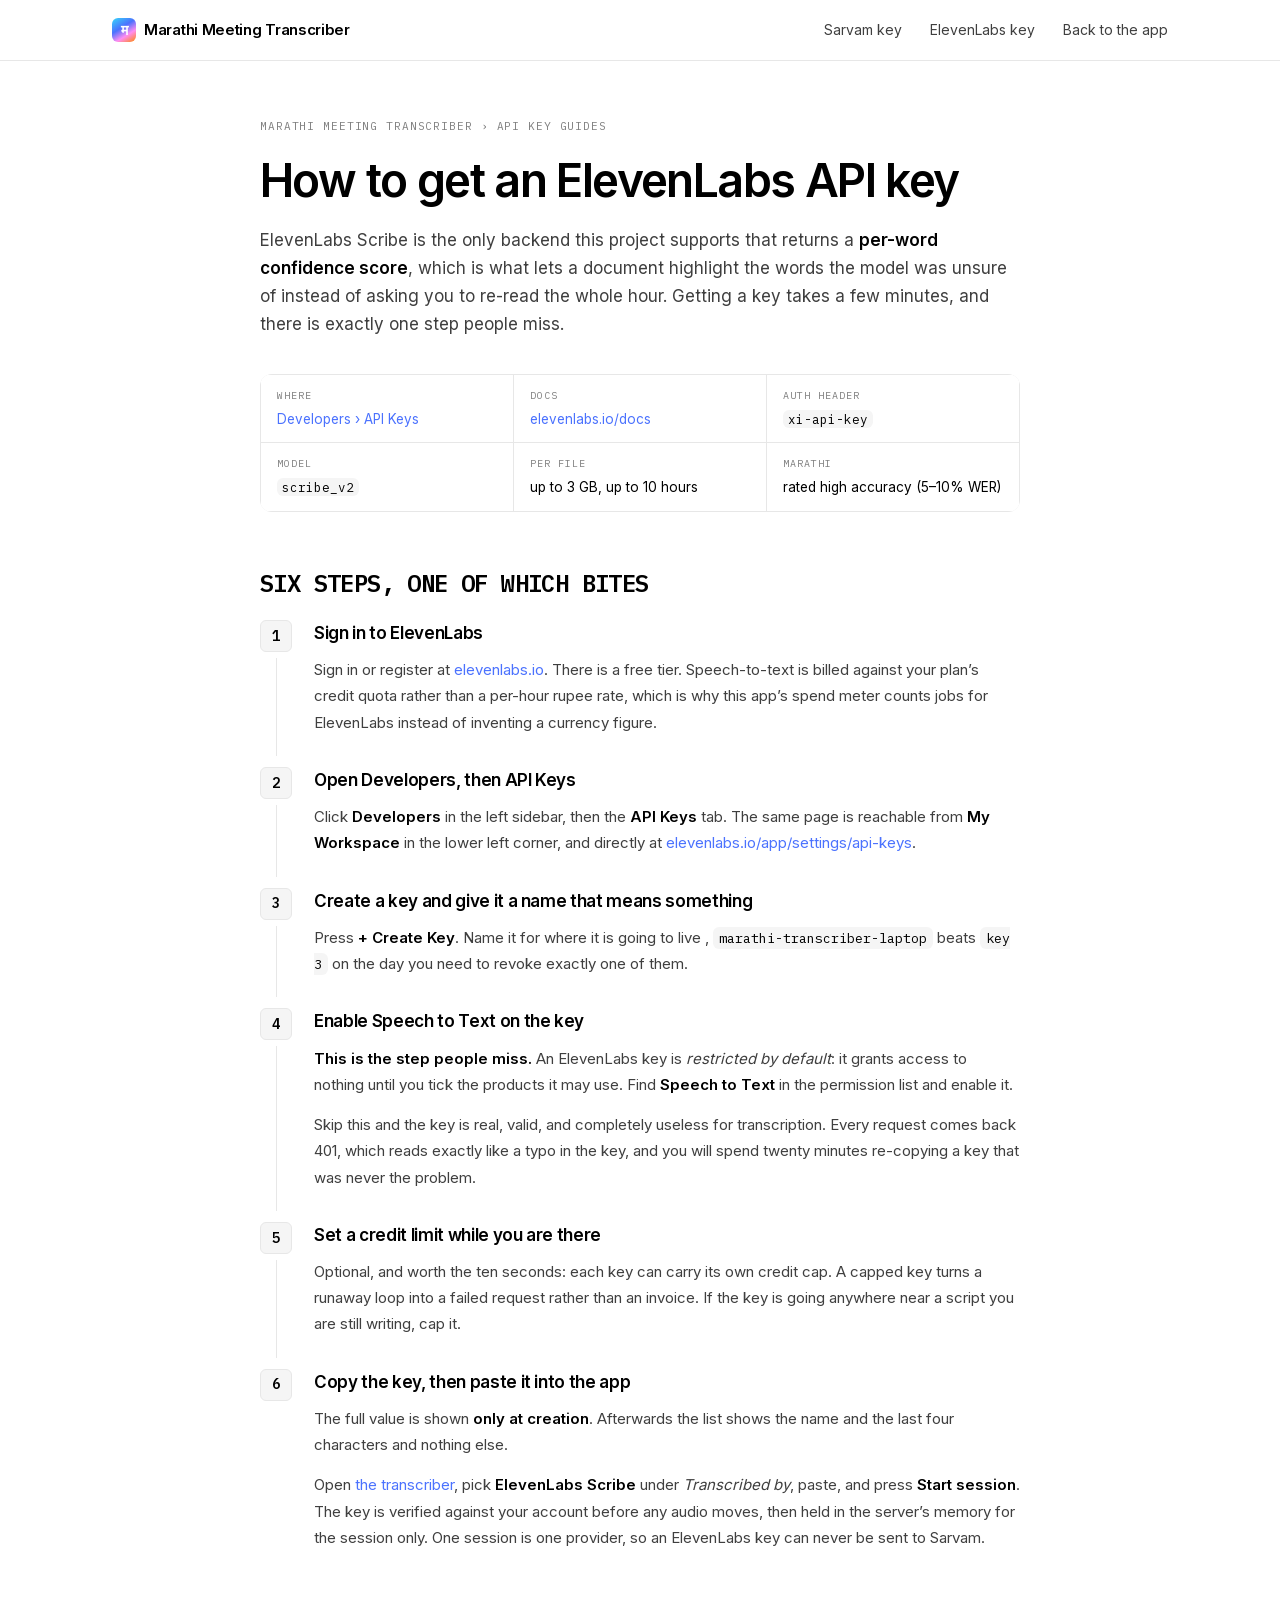
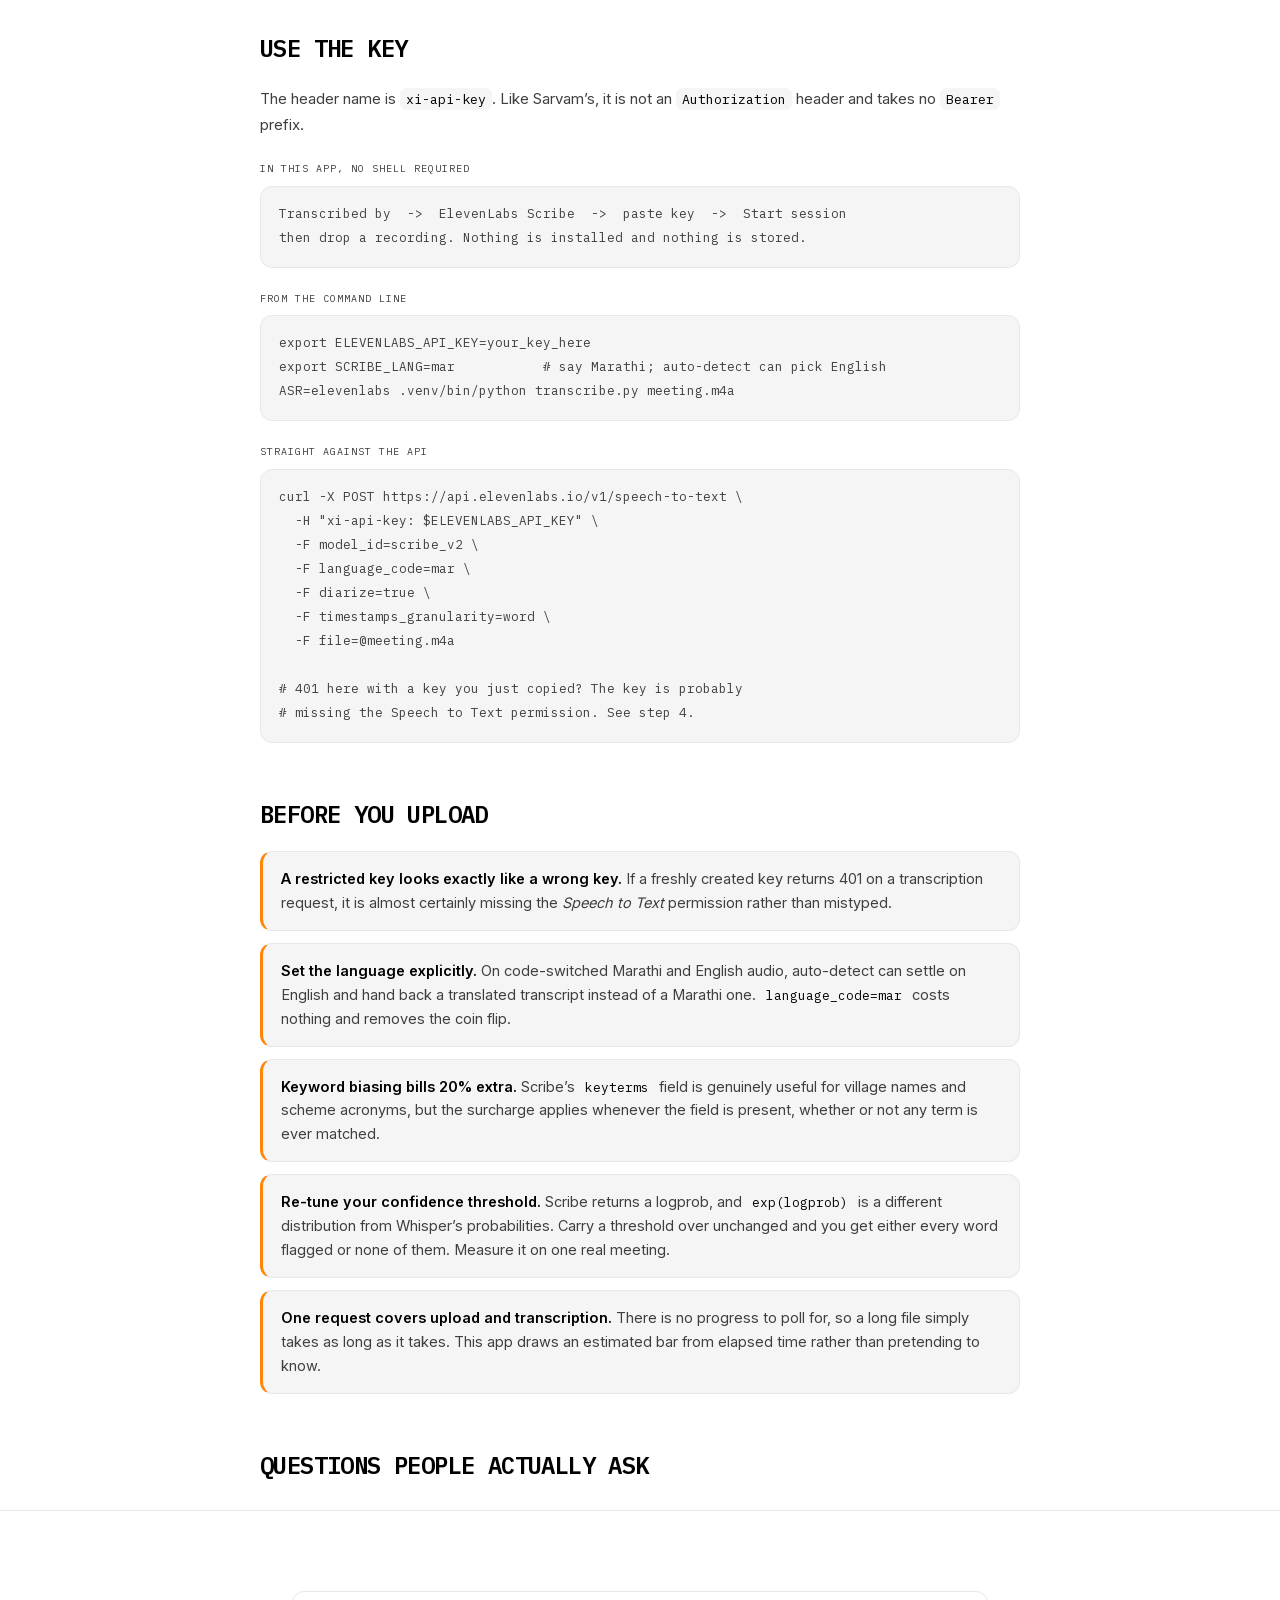
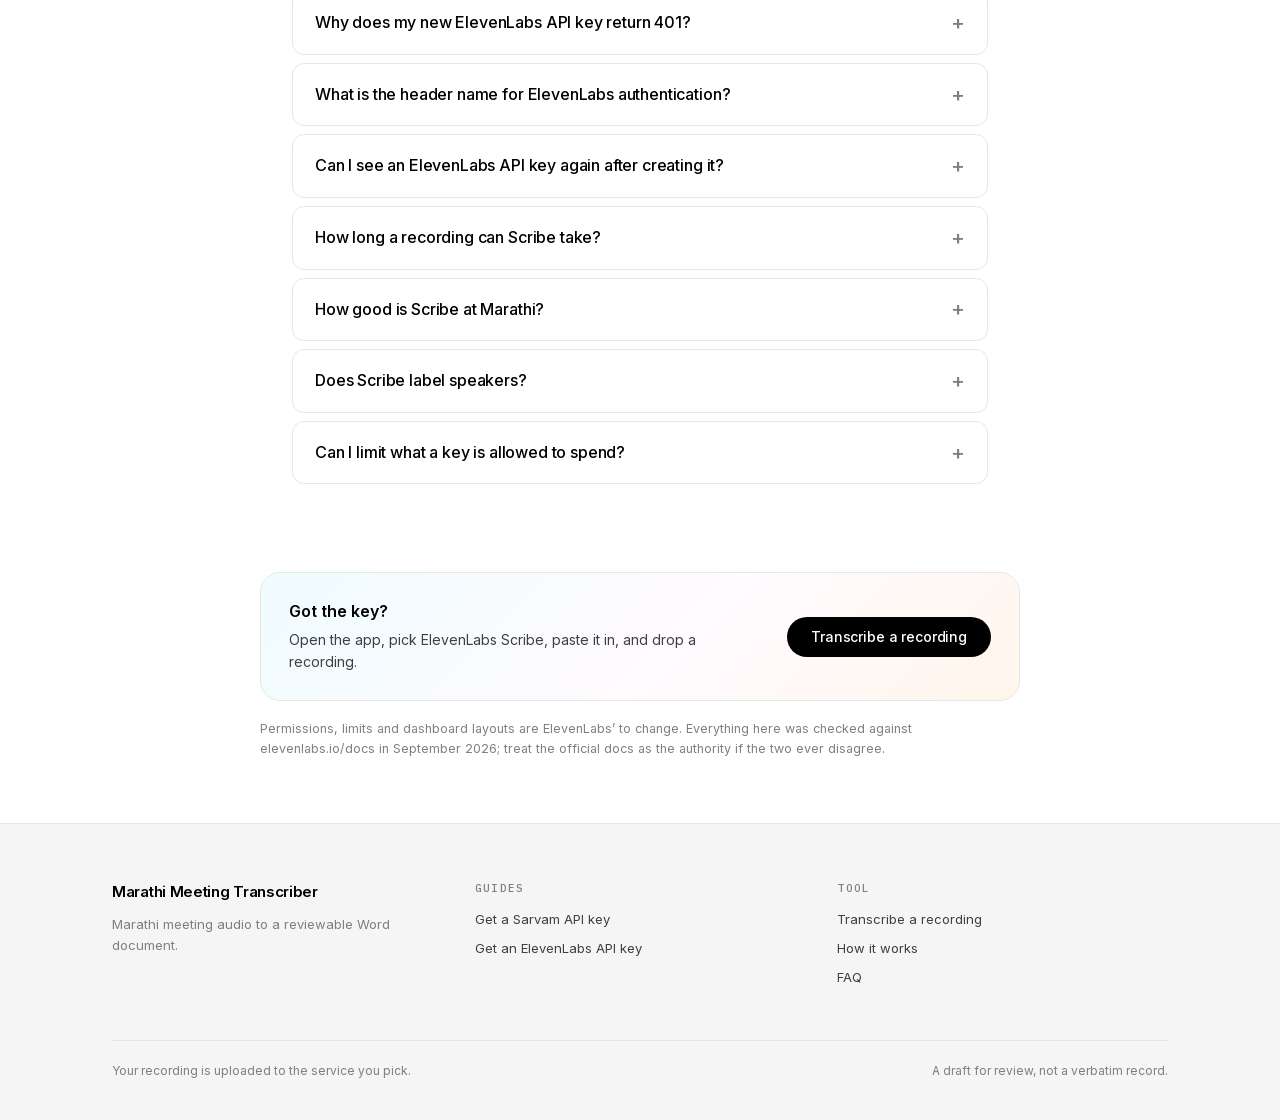
==== static/help-elevenlabs-api-key.html @ ccc35910 "Add API key guides, and take the screenshots full page Getting a key is the one step this app cannot" ====
<!DOCTYPE html>
<html lang="en">
<head>
  <meta charset="utf-8" />
  <meta name="viewport" content="width=device-width, initial-scale=1" />
  <title>How to get an ElevenLabs API key for Scribe speech-to-text (2026 guide)</title>
  <meta name="description" content="Create an ElevenLabs API key, enable the Speech to Text permission it needs, and use it to transcribe Marathi with Scribe v2. Steps, the restricted-key trap, and per-word confidence." />
  <meta name="robots" content="index,follow" />
  <meta property="og:type" content="article" />
  <meta property="og:title" content="How to get an ElevenLabs API key for Scribe speech-to-text (2026 guide)" />
  <meta property="og:description" content="Create an ElevenLabs API key, enable the Speech to Text permission it needs, and use it to transcribe Marathi with Scribe v2. Steps, the restricted-key trap, and per-word confidence." />
  <link rel="stylesheet" href="/static/fonts.css" />
  <link rel="stylesheet" href="/static/style.css" />
  <link rel="stylesheet" href="/static/portal.css" />
  <link rel="icon" href="data:image/svg+xml,<svg xmlns='http://www.w3.org/2000/svg' viewBox='0 0 100 100'><defs><linearGradient id='g' x1='0' y1='0' x2='.7' y2='1'><stop offset='0' stop-color='%2337d7fa'/><stop offset='.4' stop-color='%234b72fe'/><stop offset='.68' stop-color='%23ff8df2'/><stop offset='1' stop-color='%23ff8705'/></linearGradient></defs><rect width='100' height='100' rx='22' fill='url(%23g)'/><text x='50' y='72' text-anchor='middle' font-family='system-ui' font-size='58' font-weight='700' fill='%23fff'>म</text></svg>" />
  <script type="application/ld+json">[{"@context": "https://schema.org", "@type": "HowTo", "name": "How to get an ElevenLabs API key for Scribe speech-to-text (2026 guide)", "description": "Create an ElevenLabs API key, enable the Speech to Text permission it needs, and use it to transcribe Marathi with Scribe v2. Steps, the restricted-key trap, and per-word confidence.", "totalTime": "PT5M", "step": [{"@type": "HowToStep", "position": 1, "name": "Sign in to ElevenLabs", "text": "Sign in or register at elevenlabs.io. A free tier exists; Scribe usage is billed against your plan's credit quota."}, {"@type": "HowToStep", "position": 2, "name": "Open Developers, then API Keys", "text": "Click Developers in the left sidebar and choose the API Keys tab. It can also be reached from My Workspace in the lower left."}, {"@type": "HowToStep", "position": 3, "name": "Create a key and give it a name that means something", "text": "Press Create Key and name it for where it will be used, so that revoking the right one later is obvious."}, {"@type": "HowToStep", "position": 4, "name": "Enable Speech to Text on the key", "text": "This is the step people miss. New keys are restricted by default and grant no product access until you tick it. Enable Speech to Text or every transcription request fails with 401."}, {"@type": "HowToStep", "position": 5, "name": "Set a credit limit while you are there", "text": "Optionally cap how many credits this key may spend. A cap turns a runaway loop into a failed request instead of an invoice."}, {"@type": "HowToStep", "position": 6, "name": "Copy the key, then paste it into the app", "text": "The full key is shown only at creation; afterwards only the last four characters are visible. Copy it, then paste it into the transcriber and press Start session."}]}, {"@context": "https://schema.org", "@type": "FAQPage", "mainEntity": [{"@type": "Question", "name": "Why does my new ElevenLabs API key return 401?", "acceptedAnswer": {"@type": "Answer", "text": "Because new keys are restricted by default and grant no product access until you enable it. Open the key in Developers > API Keys and tick Speech to Text. A key without that permission is valid but rejects every transcription request, which is indistinguishable from a wrong key."}}, {"@type": "Question", "name": "What is the header name for ElevenLabs authentication?", "acceptedAnswer": {"@type": "Answer", "text": "xi-api-key. It is not an Authorization header and there is no Bearer prefix."}}, {"@type": "Question", "name": "Can I see an ElevenLabs API key again after creating it?", "acceptedAnswer": {"@type": "Answer", "text": "No. The full value appears only at creation. Afterwards the dashboard shows the key's name and its last four characters. If you lose it, create a new key and delete the old one."}}, {"@type": "Question", "name": "How long a recording can Scribe take?", "acceptedAnswer": {"@type": "Answer", "text": "Up to 3 GB and up to 10 hours per request in standard mode, which is far beyond any normal meeting. Sarvam, by contrast, caps a single file at 2 hours."}}, {"@type": "Question", "name": "How good is Scribe at Marathi?", "acceptedAnswer": {"@type": "Answer", "text": "ElevenLabs rates Marathi in its high-accuracy band, between 5% and 10% word error rate. For code-switched meeting audio it is a reasonable choice, and it is the only option here that reports per-word confidence, so uncertain words can be highlighted for review."}}, {"@type": "Question", "name": "Does Scribe label speakers?", "acceptedAnswer": {"@type": "Answer", "text": "Yes, up to 32 speakers with diarization enabled, and unlike Sarvam it does not charge a different rate for it."}}, {"@type": "Question", "name": "Can I limit what a key is allowed to spend?", "acceptedAnswer": {"@type": "Answer", "text": "Yes. Each key can carry its own credit cap, set when you create it or later by editing it. It is the cheapest insurance there is against a loop you did not mean to write."}}]}]</script>
</head>
<body>

<header class="nav">
  <div class="wrap">
    <a class="brand" href="/"><span class="mark">म</span> Marathi Meeting Transcriber</a>
    <nav>
      <a href="/help/sarvam-api-key">Sarvam key</a>
      <a href="/help/elevenlabs-api-key">ElevenLabs key</a>
      <a href="/">Back to the app</a>
    </nav>
  </div>
</header>

<div class="wrap">
  <article class="guide">
    <p class="crumb"><a href="/">Marathi Meeting Transcriber</a> &rsaquo; API key guides</p>
    <h1>How to get an ElevenLabs API key</h1>
    <p class="lede">ElevenLabs Scribe is the only backend this project supports that returns a <strong>per-word confidence score</strong>, which is what lets a document highlight the words the model was unsure of instead of asking you to re-read the whole hour. Getting a key takes a few minutes, and there is exactly one step people miss.</p>

    <dl class="facts">
        <div class="fact"><dt>Where</dt><dd><a href="https://elevenlabs.io/app/settings/api-keys" rel="noopener" target="_blank">Developers &rsaquo; API Keys</a></dd></div>
        <div class="fact"><dt>Docs</dt><dd><a href="https://elevenlabs.io/docs/capabilities/speech-to-text" rel="noopener" target="_blank">elevenlabs.io/docs</a></dd></div>
        <div class="fact"><dt>Auth header</dt><dd><code>xi-api-key</code></dd></div>
        <div class="fact"><dt>Model</dt><dd><code>scribe_v2</code></dd></div>
        <div class="fact"><dt>Per file</dt><dd>up to 3 GB, up to 10 hours</dd></div>
        <div class="fact"><dt>Marathi</dt><dd>rated high accuracy (5&ndash;10% WER)</dd></div>
    </dl>

    <h2 id="steps">Six steps, one of which bites</h2>
    <ol class="gsteps">
      <li class="gstep">
        <h3>Sign in to ElevenLabs</h3>
        <p>Sign in or register at <a href="https://elevenlabs.io/app/sign-in" rel="noopener" target="_blank">elevenlabs.io</a>. There is a free tier. Speech-to-text is billed against your plan&rsquo;s credit quota rather than a per-hour rupee rate, which is why this app&rsquo;s spend meter counts jobs for ElevenLabs instead of inventing a currency figure.</p>
      </li>
      <li class="gstep">
        <h3>Open Developers, then API Keys</h3>
        <p>Click <strong>Developers</strong> in the left sidebar, then the <strong>API Keys</strong> tab. The same page is reachable from <strong>My Workspace</strong> in the lower left corner, and directly at <a href="https://elevenlabs.io/app/settings/api-keys" rel="noopener" target="_blank">elevenlabs.io/app/settings/api-keys</a>.</p>
      </li>
      <li class="gstep">
        <h3>Create a key and give it a name that means something</h3>
        <p>Press <strong>+ Create Key</strong>. Name it for where it is going to live , <code>marathi-transcriber-laptop</code> beats <code>key 3</code> on the day you need to revoke exactly one of them.</p>
      </li>
      <li class="gstep">
        <h3>Enable Speech to Text on the key</h3>
        <p><strong>This is the step people miss.</strong> An ElevenLabs key is <em>restricted by default</em>: it grants access to nothing until you tick the products it may use. Find <strong>Speech to Text</strong> in the permission list and enable it.</p><p>Skip this and the key is real, valid, and completely useless for transcription. Every request comes back 401, which reads exactly like a typo in the key, and you will spend twenty minutes re-copying a key that was never the problem.</p>
      </li>
      <li class="gstep">
        <h3>Set a credit limit while you are there</h3>
        <p>Optional, and worth the ten seconds: each key can carry its own credit cap. A capped key turns a runaway loop into a failed request rather than an invoice. If the key is going anywhere near a script you are still writing, cap it.</p>
      </li>
      <li class="gstep">
        <h3>Copy the key, then paste it into the app</h3>
        <p>The full value is shown <strong>only at creation</strong>. Afterwards the list shows the name and the last four characters and nothing else.</p><p>Open <a href="/">the transcriber</a>, pick <strong>ElevenLabs Scribe</strong> under <em>Transcribed by</em>, paste, and press <strong>Start session</strong>. The key is verified against your account before any audio moves, then held in the server&rsquo;s memory for the session only. One session is one provider, so an ElevenLabs key can never be sent to Sarvam.</p>
      </li>
    </ol>

    <h2 id="use-it">Use the key</h2>
    <p>The header name is <code>xi-api-key</code>. Like Sarvam&rsquo;s, it is not an <code>Authorization</code> header and takes no <code>Bearer</code> prefix.</p>
    <p class="snippet-label">In this app, no shell required</p>
    <pre class="snippet"><code>Transcribed by  -&gt;  ElevenLabs Scribe  -&gt;  paste key  -&gt;  Start session
then drop a recording. Nothing is installed and nothing is stored.</code></pre>
    <p class="snippet-label">From the command line</p>
    <pre class="snippet"><code>export ELEVENLABS_API_KEY=your_key_here
export SCRIBE_LANG=mar           # say Marathi; auto-detect can pick English
ASR=elevenlabs .venv/bin/python transcribe.py meeting.m4a</code></pre>
    <p class="snippet-label">Straight against the API</p>
    <pre class="snippet"><code>curl -X POST https://api.elevenlabs.io/v1/speech-to-text \
  -H &quot;xi-api-key: $ELEVENLABS_API_KEY&quot; \
  -F model_id=scribe_v2 \
  -F language_code=mar \
  -F diarize=true \
  -F timestamps_granularity=word \
  -F file=@meeting.m4a

# 401 here with a key you just copied? The key is probably
# missing the Speech to Text permission. See step 4.</code></pre>

    <h2 id="watch-out">Before you upload</h2>
    <ul class="watch">
      <li><strong>A restricted key looks exactly like a wrong key.</strong> If a freshly created key returns 401 on a transcription request, it is almost certainly missing the <em>Speech to Text</em> permission rather than mistyped.</li>
      <li><strong>Set the language explicitly.</strong> On code-switched Marathi and English audio, auto-detect can settle on English and hand back a translated transcript instead of a Marathi one. <code>language_code=mar</code> costs nothing and removes the coin flip.</li>
      <li><strong>Keyword biasing bills 20% extra.</strong> Scribe&rsquo;s <code>keyterms</code> field is genuinely useful for village names and scheme acronyms, but the surcharge applies whenever the field is present, whether or not any term is ever matched.</li>
      <li><strong>Re-tune your confidence threshold.</strong> Scribe returns a logprob, and <code>exp(logprob)</code> is a different distribution from Whisper&rsquo;s probabilities. Carry a threshold over unchanged and you get either every word flagged or none of them. Measure it on one real meeting.</li>
      <li><strong>One request covers upload and transcription.</strong> There is no progress to poll for, so a long file simply takes as long as it takes. This app draws an estimated bar from elapsed time rather than pretending to know.</li>
    </ul>

    <h2 id="faq">Questions people actually ask</h2>
  </article>
</div>

<section class="band faq guide-faq">
  <div class="wrap">
    <details>
      <summary>Why does my new ElevenLabs API key return 401?</summary>
      <p>Because new keys are restricted by default and grant no product access until you enable it. Open the key in Developers > API Keys and tick Speech to Text. A key without that permission is valid but rejects every transcription request, which is indistinguishable from a wrong key.</p>
    </details>
    <details>
      <summary>What is the header name for ElevenLabs authentication?</summary>
      <p>xi-api-key. It is not an Authorization header and there is no Bearer prefix.</p>
    </details>
    <details>
      <summary>Can I see an ElevenLabs API key again after creating it?</summary>
      <p>No. The full value appears only at creation. Afterwards the dashboard shows the key's name and its last four characters. If you lose it, create a new key and delete the old one.</p>
    </details>
    <details>
      <summary>How long a recording can Scribe take?</summary>
      <p>Up to 3 GB and up to 10 hours per request in standard mode, which is far beyond any normal meeting. Sarvam, by contrast, caps a single file at 2 hours.</p>
    </details>
    <details>
      <summary>How good is Scribe at Marathi?</summary>
      <p>ElevenLabs rates Marathi in its high-accuracy band, between 5% and 10% word error rate. For code-switched meeting audio it is a reasonable choice, and it is the only option here that reports per-word confidence, so uncertain words can be highlighted for review.</p>
    </details>
    <details>
      <summary>Does Scribe label speakers?</summary>
      <p>Yes, up to 32 speakers with diarization enabled, and unlike Sarvam it does not charge a different rate for it.</p>
    </details>
    <details>
      <summary>Can I limit what a key is allowed to spend?</summary>
      <p>Yes. Each key can carry its own credit cap, set when you create it or later by editing it. It is the cheapest insurance there is against a loop you did not mean to write.</p>
    </details>
  </div>
</section>

<div class="wrap">
  <div class="guide-cta">
    <div>
      <strong>Got the key?</strong>
      <p>Open the app, pick ElevenLabs Scribe, paste it in, and drop a recording.</p>
    </div>
    <a class="button" href="/">Transcribe a recording</a>
  </div>
  <p class="guide-note">Permissions, limits and dashboard layouts are ElevenLabs&rsquo; to change. Everything here was checked against elevenlabs.io/docs in September 2026; treat the official docs as the authority if the two ever disagree.</p>
</div>

<footer>
  <div class="wrap">
    <div class="foot-cols">
      <div>
        <strong>Marathi Meeting Transcriber</strong>
        <p>Marathi meeting audio to a reviewable Word document.</p>
      </div>
      <div>
        <span class="label">Guides</span>
        <a href="/help/sarvam-api-key">Get a Sarvam API key</a>
        <a href="/help/elevenlabs-api-key">Get an ElevenLabs API key</a>
      </div>
      <div>
        <span class="label">Tool</span>
        <a href="/">Transcribe a recording</a>
        <a href="/#how">How it works</a>
        <a href="/#faq">FAQ</a>
      </div>
    </div>
    <div class="foot-base">
      <span>Your recording is uploaded to the service you pick.</span>
      <span>A draft for review, not a verbatim record.</span>
    </div>
  </div>
</footer>

</body>
</html>
---- static/fonts.css ----
/* Self-hosted so the pages make no third-party request and render the same offline.
   Inter is a variable font, so one file covers 400-600; IBM Plex Mono ships a file per weight. */
@font-face {
  font-family: 'IBM Plex Mono';
  font-style: normal;
  font-weight: 400;
  font-display: swap;
  src: url(/static/fonts/IBMPlexMono-400-latin-ext.woff2) format('woff2');
  unicode-range: U+0100-02BA, U+02BD-02C5, U+02C7-02CC, U+02CE-02D7, U+02DD-02FF, U+0304, U+0308, U+0329, U+1D00-1DBF, U+1E00-1E9F, U+1EF2-1EFF, U+2020, U+20A0-20AB, U+20AD-20C0, U+2113, U+2C60-2C7F, U+A720-A7FF;
}
@font-face {
  font-family: 'IBM Plex Mono';
  font-style: normal;
  font-weight: 400;
  font-display: swap;
  src: url(/static/fonts/IBMPlexMono-400-latin.woff2) format('woff2');
  unicode-range: U+0000-00FF, U+0131, U+0152-0153, U+02BB-02BC, U+02C6, U+02DA, U+02DC, U+0304, U+0308, U+0329, U+2000-206F, U+20AC, U+2122, U+2191, U+2193, U+2212, U+2215, U+FEFF, U+FFFD;
}
@font-face {
  font-family: 'IBM Plex Mono';
  font-style: normal;
  font-weight: 500;
  font-display: swap;
  src: url(/static/fonts/IBMPlexMono-500-latin-ext.woff2) format('woff2');
  unicode-range: U+0100-02BA, U+02BD-02C5, U+02C7-02CC, U+02CE-02D7, U+02DD-02FF, U+0304, U+0308, U+0329, U+1D00-1DBF, U+1E00-1E9F, U+1EF2-1EFF, U+2020, U+20A0-20AB, U+20AD-20C0, U+2113, U+2C60-2C7F, U+A720-A7FF;
}
@font-face {
  font-family: 'IBM Plex Mono';
  font-style: normal;
  font-weight: 500;
  font-display: swap;
  src: url(/static/fonts/IBMPlexMono-500-latin.woff2) format('woff2');
  unicode-range: U+0000-00FF, U+0131, U+0152-0153, U+02BB-02BC, U+02C6, U+02DA, U+02DC, U+0304, U+0308, U+0329, U+2000-206F, U+20AC, U+2122, U+2191, U+2193, U+2212, U+2215, U+FEFF, U+FFFD;
}
@font-face {
  font-family: 'IBM Plex Mono';
  font-style: normal;
  font-weight: 600;
  font-display: swap;
  src: url(/static/fonts/IBMPlexMono-600-latin-ext.woff2) format('woff2');
  unicode-range: U+0100-02BA, U+02BD-02C5, U+02C7-02CC, U+02CE-02D7, U+02DD-02FF, U+0304, U+0308, U+0329, U+1D00-1DBF, U+1E00-1E9F, U+1EF2-1EFF, U+2020, U+20A0-20AB, U+20AD-20C0, U+2113, U+2C60-2C7F, U+A720-A7FF;
}
@font-face {
  font-family: 'IBM Plex Mono';
  font-style: normal;
  font-weight: 600;
  font-display: swap;
  src: url(/static/fonts/IBMPlexMono-600-latin.woff2) format('woff2');
  unicode-range: U+0000-00FF, U+0131, U+0152-0153, U+02BB-02BC, U+02C6, U+02DA, U+02DC, U+0304, U+0308, U+0329, U+2000-206F, U+20AC, U+2122, U+2191, U+2193, U+2212, U+2215, U+FEFF, U+FFFD;
}
@font-face {
  font-family: 'Inter';
  font-style: normal;
  font-weight: 400 600;
  font-display: swap;
  src: url(/static/fonts/Inter-latin-ext.woff2) format('woff2');
  unicode-range: U+0100-02BA, U+02BD-02C5, U+02C7-02CC, U+02CE-02D7, U+02DD-02FF, U+0304, U+0308, U+0329, U+1D00-1DBF, U+1E00-1E9F, U+1EF2-1EFF, U+2020, U+20A0-20AB, U+20AD-20C0, U+2113, U+2C60-2C7F, U+A720-A7FF;
}
@font-face {
  font-family: 'Inter';
  font-style: normal;
  font-weight: 400 600;
  font-display: swap;
  src: url(/static/fonts/Inter-latin.woff2) format('woff2');
  unicode-range: U+0000-00FF, U+0131, U+0152-0153, U+02BB-02BC, U+02C6, U+02DA, U+02DC, U+0304, U+0308, U+0329, U+2000-206F, U+20AC, U+2122, U+2191, U+2193, U+2212, U+2215, U+FEFF, U+FFFD;
}
---- static/style.css ----
/* Palette and type lifted from llamaindex.ai: black on white, one faint grey surface, and the
   four-stop spectrum (cyan → blue → pink → orange) used sparingly as the only real colour.
   Mono eyebrows, 12px card radii, pill buttons. Dark theme is a token swap. */
:root {
  color-scheme: light dark;
  --bg:#fff; --bg-alt:#f5f5f5;
  --ink:#000; --ink-2:#3f3f3f; --ink-3:#7f7f7f; --ink-4:#b8b8b8;
  --line:#e7e7e7; --line-strong:#dcdcdc;
  --accent:#4b72fe; --accent-hover:#3e18f9;
  --cyan:#37d7fa; --pink:#ff8df2; --orange:#ff8705;
  --spectrum:linear-gradient(148deg, #37d7fa 0%, #4b72fe 40%, #ff8df2 68%, #ff8705 100%);
  --wash:linear-gradient(135deg, #37d7fa14, #ff8df20a 55%, #ff870514);
  --spectrum-warn:linear-gradient(148deg, #ff2d55 0%, #ff5e3a 48%, #ff8705 100%);
  --yes-bg:#e4f9fe; --yes-ink:#0b7f9c;
  --no-bg:#fff2e2; --no-ink:#a35200;
  --btn:#000; --btn-ink:#fff;
  --font:"Inter", -apple-system, BlinkMacSystemFont, system-ui, "Helvetica Neue", Arial, sans-serif;
  --font-mono:"IBM Plex Mono", ui-monospace, SFMono-Regular, Menlo, Consolas, monospace;
  --r-sm:6px; --r-md:12px; --r-lg:20px; --r-pill:999px;
  --gutter:32px; --page:1120px;
}
@media (prefers-color-scheme: dark) {
  :root {
    --bg:#0d0d0d; --bg-alt:#171717;
    --ink:#fff; --ink-2:#c4c4c4; --ink-3:#8c8c8c; --ink-4:#5f5f5f;
    --line:#262626; --line-strong:#333;
    --accent:#83a3ff; --accent-hover:#afc3ff;
    --wash:linear-gradient(135deg, #37d7fa1a, #ff8df20d 55%, #ff87051a);
    --yes-bg:#06232c; --yes-ink:#61e2ff;
    --no-bg:#2a1a06; --no-ink:#fba647;
    --btn:#fff; --btn-ink:#000;
  }
}
*, *::before, *::after { box-sizing:border-box; }
html { -webkit-text-size-adjust:100%; scroll-behavior:smooth; }
body { margin:0; background:var(--bg); color:var(--ink); font:15px/1.6 var(--font);
  -webkit-font-smoothing:antialiased; -moz-osx-font-smoothing:grayscale; }
a { color:var(--accent); text-decoration:none; }
a:hover { color:var(--accent-hover); }
:focus-visible { outline:2px solid var(--accent); outline-offset:3px; border-radius:var(--r-sm); }
::-webkit-scrollbar { width:6px; height:6px; }
::-webkit-scrollbar-thumb { background:var(--line-strong); border-radius:3px; }
.wrap { max-width:var(--page); margin:0 auto; padding:0 var(--gutter); }

/* The eyebrow: mono, uppercase, wide-tracked. Used for every section label on the site. */
.label, .band > .wrap > h2, .split h2, .result h2, article h2, section > h2 {
  font-family:var(--font-mono); font-size:11px; font-weight:500; letter-spacing:.12em;
  text-transform:uppercase; color:var(--ink-3); }

/* Nav */
.nav { position:sticky; top:0; z-index:100; background:color-mix(in srgb, var(--bg) 85%, transparent);
  border-bottom:1px solid var(--line);
  -webkit-backdrop-filter:blur(20px) saturate(180%); backdrop-filter:blur(20px) saturate(180%); }
.nav .wrap { display:flex; align-items:center; gap:40px; height:60px; }
.brand { display:flex; align-items:center; gap:8px; font-size:15px; font-weight:600;
  color:var(--ink); letter-spacing:-.02em; }
.brand .mark { display:grid; place-items:center; width:24px; height:24px; border-radius:var(--r-sm);
  background:var(--spectrum); color:#fff; font-family:var(--font-mono); font-size:10px;
  font-weight:600; letter-spacing:0; }
.nav nav { display:flex; gap:28px; margin-left:auto; }
.nav nav a { font-size:14px; color:var(--ink-2); }
.nav nav a:hover { color:var(--ink); }

/* Hero - the spectrum appears twice on the page: here and on the code. */
.hero-grid { position:relative; display:grid; grid-template-columns:1fr 1fr; gap:72px;
  align-items:start; padding:88px 0 96px; }
.hero-grid::before { content:""; position:absolute; inset:-40px -40px auto; height:420px; z-index:-1;
  background:var(--wash); border-radius:var(--r-lg); }
.hero h1 { font-size:clamp(40px, 5vw, 64px); font-weight:600; letter-spacing:-.04em;
  line-height:1.04; color:var(--ink); margin:0 0 22px; }
.hero h1 span { background:var(--spectrum); -webkit-background-clip:text; background-clip:text;
  color:transparent; }
/* Scoped to the headline column: as `.hero p` this also matched the suggestion panel's header,
   which sits inside the hero, and beat `.suggest-head` on specificity - squashing it to 420px. */
.hero > div > p { font-size:17px; line-height:1.6; color:var(--ink-2); max-width:420px; margin:0 0 32px; }
.stats { display:flex; gap:32px; flex-wrap:wrap; }
.stats .n { display:block; font-family:var(--font-mono); font-size:22px; font-weight:600;
  color:var(--ink); letter-spacing:-.03em; }
.stats .l { font-size:12px; color:var(--ink-3); margin-top:4px; display:block; }

/* Lookup */
.lookup { position:relative; max-width:680px; background:var(--bg); border:1px solid var(--line);
  border-radius:var(--r-lg); padding:24px; box-shadow:0 1px 2px rgba(0,0,0,.03), 0 16px 40px -24px rgba(0,0,0,.16); }
.lookup label { display:block; margin-bottom:10px; }
.lookup textarea { width:100%; min-height:132px; resize:vertical; font:15px/1.6 var(--font);
  color:var(--ink); background:var(--bg-alt); border:1px solid transparent;
  border-radius:var(--r-md); padding:14px 16px; caret-color:var(--accent);
  transition:border-color .15s, background .15s; }
.lookup textarea::placeholder { color:var(--ink-4); }
.lookup textarea:focus { outline:none; background:var(--bg); border-color:var(--accent); }
.actions { display:flex; align-items:center; gap:12px; margin-top:16px; flex-wrap:wrap; }
button, .button { font:500 14px/1 var(--font); letter-spacing:-.01em; padding:13px 24px;
  border-radius:var(--r-pill); border:0; background:var(--btn); color:var(--btn-ink);
  cursor:pointer; display:inline-block; transition:opacity .15s; }
button:hover, .button:hover { opacity:.82; color:var(--btn-ink); }
.button.secondary { background:transparent; color:var(--ink); border:1px solid var(--line-strong); }
.hint { font-size:13px; color:var(--ink-3); }
.examples { margin-top:20px; padding-top:20px; border-top:1px solid var(--line);
  display:flex; flex-wrap:wrap; gap:6px; align-items:center; }
.examples > span { font-family:var(--font-mono); font-size:11px; letter-spacing:.1em;
  text-transform:uppercase; color:var(--ink-3); margin-right:6px; }
.chip { font:400 13px/1.4 var(--font); padding:6px 14px; border-radius:var(--r-pill);
  border:1px solid var(--line-strong); background:var(--bg); color:var(--ink-2);
  transition:border-color .15s, color .15s; }
.chip:hover { border-color:var(--ink); color:var(--ink); }

/* Suggestions - in flow, so it can never cover what is being typed. */
.suggest { position:absolute; top:100%; left:0; right:0; z-index:50; margin-top:8px;
  border:1px solid var(--line-strong); border-radius:var(--r-md); background:var(--bg);
  overflow:hidden; box-shadow:0 8px 32px rgba(0,0,0,.12); }
.suggest-head { display:flex; width:100%; justify-content:space-between; align-items:center; gap:12px;
  padding:9px 14px; border-bottom:1px solid var(--line); margin:0; background:var(--bg-alt); }
.suggest-head span:last-child { font-family:var(--font); font-size:11px; color:var(--ink-3);
  text-transform:none; letter-spacing:0; }
.suggest ul { list-style:none; margin:0; padding:0; }
.suggest li { display:flex; align-items:baseline; gap:12px; padding:10px 14px;
  border-bottom:1px solid var(--line); font-size:13px; }
.suggest li:last-child { border-bottom:0; }
.suggest li:hover { background:var(--bg-alt); }
.suggest .hs { font-family:var(--font-mono); font-size:12px; font-weight:600; color:var(--accent); flex-shrink:0; }
.suggest li a { min-width:0; color:var(--ink-2); overflow:hidden; text-overflow:ellipsis; white-space:nowrap; }
.suggest li a:hover { color:var(--ink); }
.suggest .rn { margin-left:auto; flex-shrink:0; font-family:var(--font-mono); font-size:11px; color:var(--ink-4); }
.suggest-foot { display:none; }

/* Result - the code carries the spectrum; a withheld answer gets the same stage in grey. */
.result { padding:56px 0 0; border-top:1px solid var(--line); margin-bottom:96px;
  scroll-margin-top:76px; }   /* the sticky nav is 60px, so a scrolled-to result clears it */
.verdict { display:inline-flex; align-items:center; gap:7px; padding:6px 14px;
  border-radius:var(--r-pill); font-family:var(--font-mono); font-size:11px; font-weight:500;
  letter-spacing:.1em; text-transform:uppercase; margin:0; }
.verdict::before { content:""; width:6px; height:6px; border-radius:50%; background:currentColor; flex-shrink:0; }
.verdict.answered { background:var(--yes-bg); color:var(--yes-ink); }
.verdict.escalated { background:var(--no-bg); color:var(--no-ink); }
.code, .nocode { font-family:var(--font-mono); font-weight:600; letter-spacing:-.05em;
  line-height:1; margin:24px 0 12px; display:block; color:transparent; }
/* `background` is a shorthand and resets background-clip, so the clip must follow it in the same
   rule. Split across two rules it silently paints the whole box instead of the glyphs. */
.code { font-size:clamp(64px, 12vw, 148px); background:var(--spectrum);
  -webkit-background-clip:text; background-clip:text; }
/* Two words rather than six digits, so it is sized to fit the line it has to share. */
.nocode { font-size:clamp(38px, 7.5vw, 96px); background:var(--spectrum-warn);
  -webkit-background-clip:text; background-clip:text; white-space:nowrap; }
.note { font-size:17px; font-weight:500; color:var(--ink); letter-spacing:-.01em; margin:0; max-width:680px; }
.confidence { font-family:var(--font-mono); font-size:26px; font-weight:600; color:var(--ink);
  letter-spacing:-.03em; margin:20px 0 0; }
.confidence span { display:block; font:500 12px/1.5 var(--font); color:var(--ink-3); letter-spacing:0; }
.reasoning { max-width:680px; font-size:15px; line-height:1.75; color:var(--ink-2); margin:32px 0 0; }
.withheld-box { max-width:680px; margin:24px 0 0; padding:24px 28px; border:1px solid var(--line);
  border-left:3px solid var(--orange); border-radius:var(--r-md); background:var(--bg-alt);
  font-size:15px; line-height:1.75; color:var(--ink-2); }
.withheld-box p { margin:0 0 14px; }
.withheld-box p:last-child { margin:0; }
.result h2 { margin:64px 0 16px; }
table.rulings { width:100%; border-collapse:collapse; }
table.rulings th { text-align:left; padding:10px 12px; border-bottom:1px solid var(--line-strong);
  font-family:var(--font-mono); font-size:11px; font-weight:500; letter-spacing:.12em;
  text-transform:uppercase; color:var(--ink-3); }
table.rulings td { padding:12px; font-size:13px; color:var(--ink-2); border-bottom:1px solid var(--line); }
table.rulings tr.cited { background:var(--bg-alt); }
table.rulings .rn a { font-family:var(--font-mono); font-size:12px; white-space:nowrap; }
table.rulings .hs { font-family:var(--font-mono); font-size:13px; font-weight:600; color:var(--ink); }
table.rulings .date { font-family:var(--font-mono); font-size:12px; color:var(--ink-4); white-space:nowrap; }
table.rulings .tag { white-space:nowrap; font-family:var(--font-mono); font-size:11px;
  letter-spacing:.08em; text-transform:uppercase; color:var(--ink-4); }
table.rulings tr.cited .tag { color:var(--yes-ink); }

/* The disclaimer sits with the code, not in the footer. */
.disclaimer { max-width:680px; margin:20px 0 0; padding:14px 16px; font-size:13px; line-height:1.6;
  color:var(--ink-2); background:var(--bg-alt); border:1px solid var(--line);
  border-left:3px solid var(--orange); border-radius:var(--r-md); }
.disclaimer span { display:block; margin-bottom:4px; font-family:var(--font-mono); font-size:10px;
  font-weight:500; letter-spacing:.12em; text-transform:uppercase; color:var(--orange); }
.disclaimer strong { color:var(--ink); font-weight:600; }

/* Sections */
section.band { padding:80px 0; border-top:1px solid var(--line); }
.band > .wrap > h2 { margin:0 0 36px; }
.steps { display:grid; grid-template-columns:repeat(3,1fr); gap:20px; }
.step { padding:28px; border:1px solid var(--line); border-radius:var(--r-md); background:var(--bg); }
.step .num { display:grid; place-items:center; width:30px; height:30px; border-radius:var(--r-sm);
  font-family:var(--font-mono); font-size:12px; font-weight:600; color:#000; margin-bottom:18px; }
.steps .step:nth-child(1) .num { background:var(--cyan); }
.steps .step:nth-child(2) .num { background:var(--accent); color:#fff; }
.steps .step:nth-child(3) .num { background:var(--pink); }
.step h3 { font-size:17px; font-weight:600; color:var(--ink); letter-spacing:-.02em; margin:0 0 10px; }
.step p { font-size:14px; line-height:1.7; color:var(--ink-2); margin:0; }
.split { display:grid; grid-template-columns:1fr 2fr; gap:64px; align-items:start; }
.split h2 { margin:0 0 16px; }
.split .claim { font-size:26px; font-weight:600; color:var(--ink); letter-spacing:-.03em;
  line-height:1.25; margin:0; }
.split p { font-size:16px; line-height:1.72; color:var(--ink-2); margin:0 0 18px; }
.split p:last-child { margin-bottom:0; }
#refuses .wrap { padding-top:40px; padding-bottom:40px; border-radius:var(--r-lg); background:var(--wash); }

/* FAQ - <details> is the accordion, so no JavaScript owns it. */
.faq .wrap { max-width:760px; }
.faq details { border:1px solid var(--line); border-radius:var(--r-md); margin-bottom:8px;
  background:var(--bg); }
.faq summary { display:flex; justify-content:space-between; align-items:center; gap:24px;
  padding:18px 22px; cursor:pointer; font-size:16px; font-weight:500; color:var(--ink);
  letter-spacing:-.01em; list-style:none; }
.faq summary::-webkit-details-marker { display:none; }
.faq summary::after { content:"+"; font-size:20px; line-height:1; color:var(--ink-3);
  flex-shrink:0; transition:transform .2s; }
.faq details[open] summary::after { transform:rotate(45deg); }
.faq details p { font-size:15px; line-height:1.72; color:var(--ink-2); margin:0; padding:0 60px 20px 22px; }

/* Footer */
footer { border-top:1px solid var(--line); background:var(--bg-alt); padding:56px 0 40px; }
.foot-cols { display:grid; grid-template-columns:repeat(auto-fit, minmax(150px,1fr)); gap:32px; margin-bottom:44px; }
.foot-cols strong { display:block; font-size:15px; font-weight:600; color:var(--ink); letter-spacing:-.02em; margin-bottom:10px; }
.foot-cols p { font-size:13px; line-height:1.6; color:var(--ink-3); margin:0; }
.foot-cols .label { display:block; margin-bottom:12px; }
.foot-cols a { display:block; font-size:13px; color:var(--ink-2); margin-bottom:8px; }
.foot-cols a:hover { color:var(--ink); }
.foot-base { display:flex; justify-content:space-between; flex-wrap:wrap; gap:8px;
  padding-top:20px; border-top:1px solid var(--line); font-size:12px; color:var(--ink-3); }

/* Ruling pages - the same palette, used more assertively than on the home page: the header sits
   on the wash, the leading code carries the spectrum, and related rulings are cards not a list. */
.ruling { max-width:860px; }
.crumb { display:flex; gap:8px; align-items:center; margin:36px 0 20px; font-family:var(--font-mono);
  font-size:12px; color:var(--ink-3); }
.crumb span:last-child { color:var(--ink); }
.ruling-head { padding:32px; margin-bottom:44px; border:1px solid var(--line);
  border-radius:var(--r-lg); background:var(--wash); }
.codes { display:flex; gap:6px; flex-wrap:wrap; margin:0 0 20px; padding:0; list-style:none; }
.codes li { font-family:var(--font-mono); font-size:12px; padding:5px 12px; border-radius:var(--r-pill);
  background:var(--bg); color:var(--ink-2); border:1px solid var(--line-strong); }
.codes li:first-child { font-size:15px; font-weight:600; padding:8px 18px; border:0; color:#fff;
  background:var(--spectrum); }
.ruling-head h1 { font-size:clamp(26px, 3.5vw, 38px); font-weight:600; letter-spacing:-.035em;
  color:var(--ink); line-height:1.15; margin:0 0 28px; }
.meta { display:flex; flex-wrap:wrap; gap:32px; margin:0; padding-top:24px;
  border-top:1px solid var(--line-strong); }
.meta dt { font-family:var(--font-mono); font-size:10px; font-weight:500; letter-spacing:.12em;
  text-transform:uppercase; color:var(--ink-3); margin-bottom:5px; }
.meta dd { margin:0; font-family:var(--font-mono); font-size:13px; font-weight:600; color:var(--ink); }
article > h2 { display:block; margin:0 0 14px; }
.body-text { white-space:pre-wrap; font-size:16px; line-height:1.8; color:var(--ink-2); margin:0 0 8px;
  padding-left:20px; border-left:2px solid var(--line); }

/* A gradient hairline, drawn as two backgrounds rather than a wrapper element. */
.cta { padding:28px; border:1px solid transparent; border-radius:var(--r-lg);
  background:linear-gradient(var(--bg), var(--bg)) padding-box, var(--spectrum) border-box;
  display:flex; justify-content:space-between; align-items:center; flex-wrap:wrap; gap:20px; margin:48px 0; }
.cta h2 { font-family:var(--font); font-size:18px; font-weight:600; color:var(--ink);
  letter-spacing:-.02em; text-transform:none; margin:0 0 5px; }
.cta p { font-size:14px; color:var(--ink-2); margin:0; }

.related { list-style:none; margin:16px 0 0; padding:0;
  display:grid; grid-template-columns:repeat(2, 1fr); gap:12px; }
.related li { position:relative; display:flex; flex-direction:column; gap:8px; padding:18px;
  border:1px solid var(--line); border-radius:var(--r-md); background:var(--bg);
  transition:border-color .15s; }
.related li:hover { border-color:var(--ink); }
.related .hs { order:-1; font-family:var(--font-mono); font-size:12px; font-weight:600; color:var(--accent); }
.related a { font-size:14px; line-height:1.5; color:var(--ink); }
/* The card is the hit area; only the subject is a real link. */
.related a::after { content:""; position:absolute; inset:0; border-radius:var(--r-md); }
.related .rn { font-family:var(--font-mono); font-size:11px; color:var(--ink-4); }
.about { margin-top:52px; padding-top:24px; border-top:1px solid var(--line); }
.about p { font-size:12px; line-height:1.7; color:var(--ink-3); margin:0; }

/* ── Mobile ── */
@media (max-width:64rem) {
  .hero-grid { grid-template-columns:1fr; gap:44px; padding:56px 0 72px; }
  .hero-grid::before { height:300px; }
  .lookup { max-width:none; }
  .split { grid-template-columns:1fr; gap:28px; }
  .steps { grid-template-columns:1fr; }
}
@media (max-width:48rem) {
  :root { --gutter:20px; }
  .nav nav { display:none; }            /* the same links are in the footer */
  .nav .wrap { gap:16px; }
  section.band { padding:56px 0; }
  .lookup { padding:18px; border-radius:var(--r-md); }
  .cta { flex-direction:column; align-items:flex-start; }
  .meta a { margin-left:0; }
  .faq details p { padding-right:22px; }
  .ruling-head { padding:22px; }
  .meta { gap:20px; }
  .related { grid-template-columns:1fr; }

  /* A 5-column table cannot be read on a phone, so each row becomes a card. */
  table.rulings thead { position:absolute; width:1px; height:1px; overflow:hidden; clip:rect(0 0 0 0); }
  table.rulings tr { display:block; padding:14px 12px; border-bottom:1px solid var(--line); }
  table.rulings td { display:inline; padding:0; border:0; }
  table.rulings .subject { display:block; margin-top:5px; }
  table.rulings .hs { margin-right:10px; }
  table.rulings .date::before, table.rulings .tag::before { content:" · "; color:var(--ink-4); }
}
@media (max-width:26rem) {
  .hero h1 { font-size:36px; }
  .code { font-size:58px; }
  .nocode { font-size:34px; }
  .stats { gap:22px; }
  .suggest li { flex-wrap:wrap; }
  .suggest li a { white-space:normal; }
  .suggest .rn { margin-left:0; }
}
@media (prefers-reduced-motion: reduce) {
  * { transition:none !important; scroll-behavior:auto !important; }
}

/* Lookup progress, as a modal so the wait is where the eye already is - an inline strip under the
   hero is off-screen on most laptops at the moment the button is pressed. <dialog> supplies the top
   layer, the backdrop, the focus trap and Escape; none of that is worth hand-rolling. The bar
   advances in real steps and creeps towards 93% while the model is out: never still, which reads as
   a hang, and never at 100% before there is an answer, which would be a lie. The window under it
   shows the shortlisted HS codes taking turns, so the wait displays the work. */
dialog.progress { width:min(430px, calc(100vw - 32px)); padding:26px; border:1px solid var(--line);
  border-radius:var(--r-lg); background:var(--bg); color:var(--ink);
  box-shadow:0 30px 70px rgba(0,0,0,.22); animation:rise .22s ease-out;
  transition:width .42s cubic-bezier(.2,.7,.2,1); }
/* The answer opens out of the window that was doing the waiting: the same box grows to hold it,
   rather than the result appearing somewhere else on the page while the eye is still on the dialog.
   Dismissing hands the content down to the page, so nothing is lost by closing. */
dialog.progress.shortlist { width:min(760px, calc(100vw - 32px)); }
dialog.progress.done { width:min(1180px, calc(100vw - 32px)); }
/* The scrollbar rides the dialog's right border: the padding moves off the dialog and onto the
   scrolling column, so the content keeps its inset and the track does not. */
.progress.done { padding-right:0; }
.progress .outcome:not(:empty) { max-height:76vh; overflow:auto; overscroll-behavior:contain;
  padding-right:26px; }
/* The shortlist stays up after the verdict, but inside the same scrolling column as the answer -
   floated beside the code and the reasoning, so the window keeps one section and one scrollbar. */
.progress.done .stage, .progress.done .bar { display:none; }
.progress.done .peek { float:right; width:310px; grid-template-columns:1fr; gap:12px;
  margin:22px 0 18px 26px; }
/* Everything above the table uses the room beside the box: the notice and the reasoning drop their
   reading-width cap and sit alongside it. The bordered blocks get a formatting context of their own
   so they stop next to the float instead of sliding under it. Only the 5-column table clears. */
.progress.done .peek button { align-items:flex-start; }
.progress.done .peek button span + span { display:-webkit-box; -webkit-line-clamp:2;
  -webkit-box-orient:vertical; white-space:normal; }
.progress.done .result .disclaimer, .progress.done .result .withheld-box { display:flow-root; }
.progress.done .result .note, .progress.done .result .disclaimer,
.progress.done .result .withheld-box, .progress.done .result .reasoning { max-width:none; }
.progress.done .result table { clear:right; }
@media (max-width: 46rem) {
  .progress.done .peek { float:none; width:auto; margin:0 0 22px; }
}
.progress .dismiss { position:absolute; top:12px; right:12px; margin:0; }
.progress:not(.done) .dismiss { display:none; }
.progress .dismiss button { width:32px; height:32px; padding:0; border:1px solid var(--line);
  border-radius:var(--r-pill); background:var(--bg); color:var(--ink-3); font-size:19px;
  line-height:1; cursor:pointer; }
.progress .dismiss button:hover { color:var(--ink); border-color:var(--line-strong); }
/* Focus is moved to the result region when the dialog grows, not left on the close button, where a
   focus ring is the first thing the eye lands on and the answer is the second. */
.progress .outcome:focus { outline:none; }
/* The result was written for a full-width page; inside the dialog it is the dialog that sets the
   measure, so the headline steps down and the section has no margin of its own to fight. */
.progress .result { margin:0; padding:0; border-top:0; }
.progress .result .code { font-size:clamp(56px, 9vw, 108px); }
.progress .result .nocode { font-size:clamp(34px, 6vw, 76px); }
/* The page version breathes against a full viewport; in a box, its 64px section gaps read as the
   content having ended. */
.progress .result h2 { margin:34px 0 14px; }
.progress .result .confidence { margin-top:22px; }
/* showModal focuses the dialog itself, and there is nothing in here to interact with: the focus
   ring on the whole panel reads as an error state. */
dialog.progress:focus-visible { outline:none; }
dialog.progress::backdrop { background:rgba(0,0,0,.4); backdrop-filter:blur(3px); }
@keyframes rise { from { opacity:0; transform:translateY(10px) scale(.98); } }
.progress .stage { margin:0 0 14px; color:var(--ink-2); font-size:14px; }
.progress .bar { height:4px; border-radius:var(--r-pill); background:var(--bg-alt); overflow:hidden; }
.progress .bar span { display:block; width:0; height:100%; border-radius:var(--r-pill);
  background:var(--spectrum); transition:width .45s ease-out; }
.progress .bar span.creep { transition:width 24s cubic-bezier(.05,.8,.25,1); }
/* The neighbouring articles the retrieval found, during the wait and after it. Each row is a button
   because each is a query: the next question is usually "and what about this one?". */
.progress .peek { display:grid; grid-template-columns:150px minmax(0, 1fr); gap:20px; margin-top:22px;
  padding:18px; border:1px solid var(--line); border-radius:var(--r-md); background:var(--bg-alt); }
.progress .peek-head span { display:block; }
.progress .peek-head span:last-child { margin-top:6px; color:var(--ink-3); font-size:12px; }
.progress .peek ul { margin:0; padding:0; list-style:none; }
.progress .peek li { min-width:0; }
.progress .peek button { display:flex; width:100%; align-items:baseline; gap:12px; min-width:0;
  padding:6px 0; border:0; background:none; color:inherit; font:inherit; text-align:left;
  cursor:pointer; }
.progress .peek button:hover span + span, .progress .peek button:focus-visible span + span {
  color:var(--ink); }
.progress .peek li + li { border-top:1px solid var(--line); }
.progress .peek .hs { flex:none; font-family:var(--font-mono); font-size:13px; letter-spacing:.04em;
  background:var(--spectrum); -webkit-background-clip:text; background-clip:text; color:transparent; }
.progress .peek button span + span { min-width:0; overflow:hidden; text-overflow:ellipsis;
  white-space:nowrap; color:var(--ink-3); font-size:13px; }
@media (max-width: 34rem) {
  .progress .peek { grid-template-columns:1fr; gap:12px; }
}
.lookup.busy button[type="submit"] { opacity:.5; pointer-events:none; }
@media (prefers-reduced-motion: reduce) {
  dialog.progress, dialog.progress.done { animation:none; transition:none; }
  .progress .bar span, .progress .bar span.creep { transition:none; }
}
---- static/portal.css ----
/* Portal-only components. Everything else is inherited from style.css, which is a
   verbatim copy of the HS Code Lookup stylesheet - same tokens, same type, same
   dark-mode swap. Keep it that way so the two projects stay in sync. */

/* Inter and IBM Plex Mono are latin-only subsets, so any Devanagari in the UI
   would land on an arbitrary browser fallback. Name the fallback ourselves. */
:root {
  --font-deva:"Kohinoor Devanagari", "Noto Sans Devanagari", "Nirmala UI",
              "Devanagari Sangam MN", var(--font);
}
.deva { font-family:var(--font-deva); }
/* The nav mark is a Devanagari letter, and the mono face is a latin-only subset. */
.brand .mark { font-family:var(--font-deva); font-size:14px; }

/* Drop zone: the whole card is the target, so there is no small rectangle to hit. */
.drop { display:grid; place-items:center; gap:6px; padding:44px 24px; text-align:center;
  background:var(--bg-alt); border:1.5px dashed var(--line-strong); border-radius:var(--r-md);
  cursor:pointer; transition:border-color .15s, background .15s; }
.drop:hover, .drop:focus-visible { border-color:var(--ink-3); }
.drop.over { border-color:var(--accent); border-style:solid; background:var(--wash); }
.drop .big { font-size:16px; font-weight:600; color:var(--ink); letter-spacing:-.02em; }
.drop .sub { font-size:13px; color:var(--ink-3); }
.drop kbd { font-family:var(--font-mono); font-size:11px; padding:2px 6px; border-radius:var(--r-sm);
  border:1px solid var(--line-strong); background:var(--bg); color:var(--ink-2); }

/* Job cards. One per upload, newest on top, each carrying its own progress. */
.jobs { list-style:none; margin:20px 0 0; padding:0; display:grid; gap:10px; }
.jobs:empty { margin:0; }
.job { padding:16px 18px; border:1px solid var(--line); border-radius:var(--r-md); background:var(--bg); }
.job-head { display:flex; align-items:baseline; gap:12px; }
.job .name { font-size:14px; font-weight:500; color:var(--ink); min-width:0; overflow:hidden;
  text-overflow:ellipsis; white-space:nowrap; }
.job .size { margin-left:auto; flex-shrink:0; font-family:var(--font-mono); font-size:11px; color:var(--ink-4); }
.job .bar { height:4px; margin:12px 0 10px; border-radius:var(--r-pill); background:var(--bg-alt); overflow:hidden; }
.job .bar i { display:block; width:0; height:100%; border-radius:var(--r-pill);
  background:var(--spectrum); transition:width .45s ease-out; }
.job .stage { display:flex; align-items:center; gap:8px; font-size:13px; color:var(--ink-2); }
.job .pct { margin-left:auto; font-family:var(--font-mono); font-size:12px; color:var(--ink-3); }
.job.failed .stage { color:var(--no-ink); }
.job.failed .bar i { background:var(--spectrum-warn); width:100% !important; }
.job .done-row { display:flex; align-items:center; gap:14px; flex-wrap:wrap; margin-top:14px;
  padding-top:14px; border-top:1px solid var(--line); }
.job .flags { display:flex; gap:6px; flex-wrap:wrap; }
.job .flag { font-family:var(--font-mono); font-size:11px; letter-spacing:.06em; text-transform:uppercase;
  padding:5px 11px; border-radius:var(--r-pill); }
.flag.low { background:var(--no-bg); color:var(--no-ink); }
.flag.latin { background:var(--yes-bg); color:var(--yes-ink); }
.job .button { margin-left:auto; padding:10px 20px; font-size:13px; }

/* Accepted formats, as the same chips the lookup page uses for examples. */
.formats { margin-top:18px; padding-top:18px; border-top:1px solid var(--line);
  display:flex; flex-wrap:wrap; gap:6px; align-items:center; }
.formats > span:first-child { font-family:var(--font-mono); font-size:11px; letter-spacing:.1em;
  text-transform:uppercase; color:var(--ink-3); margin-right:6px; }
.formats .chip { cursor:default; }
.formats .chip:hover { border-color:var(--line-strong); color:var(--ink-2); }

/* The legend mirrors the two highlight colours used inside the .docx. */
.legend { display:grid; gap:14px; margin:0; padding:0; list-style:none; }
.legend li { display:flex; gap:12px; align-items:flex-start; font-size:14px; color:var(--ink-2); line-height:1.6; }
.legend .swatch { flex-shrink:0; width:14px; height:14px; margin-top:4px; border-radius:4px;
  border:1px solid rgba(0,0,0,.12); }
.legend .swatch.yellow { background:#ffff00; }
.legend .swatch.turq { background:#40e0d0; }
.legend strong { color:var(--ink); font-weight:600; }

@media (max-width:48rem) {
  .drop { padding:32px 18px; }
  .job .button { margin-left:0; width:100%; text-align:center; }
}

/* Stop / clear. One control per card: it stops a running job, and removes a
   finished one, same button, because "stop" and "get this off my screen" are the
   same intent at different moments. */
.job .x { flex-shrink:0; margin-left:4px; width:22px; height:22px; padding:0; line-height:1;
  font-size:16px; border:1px solid transparent; border-radius:var(--r-sm); cursor:pointer;
  background:none; color:var(--ink-4); transition:background .15s, color .15s, border-color .15s; }
.job .x:hover { background:var(--bg-alt); border-color:var(--line-strong); color:var(--ink); }
.job .x:focus-visible { outline:2px solid var(--accent); outline-offset:1px; }
.job .x:disabled { opacity:.4; cursor:default; }
.job.stopped .stage { color:var(--ink-3); }
.job.stopped .bar i { background:var(--line-strong); width:100% !important; }

.jobs-head { display:flex; justify-content:flex-end; margin:20px 0 -10px; }
.jobs-head .link { background:none; border:0; padding:4px 2px; cursor:pointer;
  font-family:var(--font-mono); font-size:11px; letter-spacing:.08em; text-transform:uppercase;
  color:var(--ink-3); }
.jobs-head .link:hover { color:var(--ink); text-decoration:underline; }

/* [hidden] is a UA rule of specificity zero, and every component below sets
   display on a class. Without this, a class rule wins and the element stays on
   screen with its `hidden` attribute set, which is how "End session" greeted you
   before you had started one. One line, and every hidden thing here obeys. */
[hidden] { display:none !important; }

/* Which service transcribes. A list rather than a <select>: each option carries a
   price, a privacy answer and whether it flags uncertain words, and none of that
   fits on one line of a dropdown. */
.models { list-style:none; margin:0 0 12px; padding:0; display:grid; gap:8px; }
.model-opt { display:flex; gap:11px; align-items:flex-start; padding:12px 14px; cursor:pointer;
  border:1px solid var(--line); border-radius:var(--r-md); background:var(--bg-alt);
  transition:border-color .15s, background .15s; }
.model-opt:hover { border-color:var(--line-strong); }
.model-opt.picked { border-color:var(--accent); background:var(--wash); }
.model-opt input { flex:0 0 auto; margin:2px 0 0; accent-color:var(--accent); }
.model-body { display:grid; gap:4px; min-width:0; }
.model-head { display:flex; align-items:baseline; gap:8px; flex-wrap:wrap; }
.model-head strong { font-size:14px; font-weight:600; color:var(--ink); }
.model-head code { font-family:var(--font-mono); font-size:11px; color:var(--ink-4); }
.model-note { font-size:12px; line-height:1.5; color:var(--ink-3); }
.badge { font-family:var(--font-mono); font-size:10px; letter-spacing:.08em;
  text-transform:uppercase; padding:3px 8px; border-radius:var(--r-pill);
  background:var(--bg); border:1px solid var(--line-strong); color:var(--ink-3); }
.badge.on { background:var(--yes-bg); border-color:transparent; color:var(--yes-ink); }

/* A key for this session. Held in the server's memory and nowhere else, which is
   the one claim on this page worth styling like it matters. */
.session { margin-bottom:12px; }
#session-form { padding:14px 16px; border:1px solid var(--line);
  border-radius:var(--r-md); background:var(--bg-alt); }
#session-form .label { display:block; margin:0 0 6px; }
#session-form #balance-row { margin-top:12px; }
#session-form input { width:100%; padding:9px 12px; font:inherit; font-size:13px;
  color:var(--ink); background:var(--bg); border:1px solid var(--line);
  border-radius:var(--r-md); }
#session-form input:focus-visible { outline:2px solid var(--accent); outline-offset:1px; }
.session-row { display:flex; align-items:center; gap:12px; margin-top:14px; flex-wrap:wrap; }
.session-row .button { padding:9px 18px; font-size:13px; }
.session-row .link { background:none; border:0; padding:4px 2px; cursor:pointer;
  font-family:var(--font-mono); font-size:11px; letter-spacing:.08em;
  text-transform:uppercase; color:var(--ink-3); }
.session-row .link:hover { color:var(--ink); text-decoration:underline; }
.session-keys { margin-left:auto; font-size:12px; color:var(--ink-3); }
.session-note { margin:12px 0 0; font-size:11.5px; line-height:1.5; color:var(--ink-3); }
.session-err { margin:10px 0 0; font-size:12px; color:var(--no-ink); }

/* The meter. Orange: this one costs money per second, and only ever appears while a
   session is actually open. */
.session-live { display:flex; align-items:center; gap:10px; margin-bottom:12px;
  padding:9px 12px; border:1px solid var(--orange); border-radius:var(--r-md);
  font-size:12px; color:var(--ink-3); }
.session-live .dot { width:7px; height:7px; border-radius:50%; background:var(--orange);
  flex:0 0 auto; }
.session-live > div { flex:1; min-width:0; }
.session-live strong { display:block; color:var(--ink); font-weight:600; font-size:13px; }
.session-live .link { flex:0 0 auto; background:none; border:0; padding:4px 2px;
  cursor:pointer; font-family:var(--font-mono); font-size:11px; letter-spacing:.08em;
  text-transform:uppercase; color:var(--ink-3); }
.session-live .link:hover { color:var(--ink); text-decoration:underline; }

/* The card being worked on. One job runs at a time, so exactly one is lit. */
.job.active { border-color:var(--accent);
  box-shadow:0 0 0 1px var(--accent), 0 10px 30px -20px var(--accent); }
.job.active .name { font-weight:600; }

/* Estimated progress. The fill is sent to where the estimate says it will be by the
   next poll and takes exactly that long to get there, so it moves continuously
   instead of stepping every two seconds. */
.job .bar i.creep { transition:width 2s linear; }

@media (prefers-reduced-motion:reduce) {
  .job .bar i, .job .bar i.creep { transition:none; }
}

/* API key guides. Long-form pages that exist to be read and to be found, so the
   prose gets a measure and the steps get numbers. */
.guide { max-width:760px; margin:0 auto; padding:56px 0 8px; }
.guide .crumb { font-family:var(--font-mono); font-size:11px; letter-spacing:.08em;
  text-transform:uppercase; color:var(--ink-3); margin:0 0 20px; }
.guide .crumb a { color:var(--ink-3); }
.guide .crumb a:hover { color:var(--ink); }
.guide h1 { font-size:clamp(32px, 4.4vw, 46px); font-weight:600; letter-spacing:-.035em;
  line-height:1.08; margin:0 0 20px; color:var(--ink); }
.guide .lede { font-size:17px; line-height:1.65; color:var(--ink-2); margin:0 0 36px; }
.guide h2 { font-size:24px; font-weight:600; letter-spacing:-.025em; color:var(--ink);
  margin:52px 0 18px; scroll-margin-top:76px; }
.guide p { font-size:15px; line-height:1.75; color:var(--ink-2); margin:0 0 14px; }
.guide code { font-family:var(--font-mono); font-size:.88em; padding:2px 6px;
  border-radius:var(--r-sm); background:var(--bg-alt); color:var(--ink); }
.guide strong { color:var(--ink); font-weight:600; }

/* At a glance. A definition list, because that is what it is. */
.facts { display:grid; grid-template-columns:repeat(auto-fit, minmax(210px, 1fr)); gap:1px;
  margin:0 0 12px; padding:1px; border-radius:var(--r-md); background:var(--line);
  overflow:hidden; }
.fact { padding:13px 16px; background:var(--bg); }
.fact dt { font-family:var(--font-mono); font-size:10px; letter-spacing:.1em;
  text-transform:uppercase; color:var(--ink-3); margin-bottom:5px; }
.fact dd { margin:0; font-size:13.5px; line-height:1.5; color:var(--ink); }
.fact dd code { font-size:12.5px; padding:1px 5px; }

.gsteps { counter-reset:gstep; list-style:none; margin:0; padding:0; }
.gstep { counter-increment:gstep; position:relative; padding:0 0 26px 54px; }
.gstep::before { content:counter(gstep); position:absolute; left:0; top:0;
  display:grid; place-items:center; width:32px; height:32px; border-radius:var(--r-sm);
  font-family:var(--font-mono); font-size:14px; font-weight:600;
  background:var(--bg-alt); border:1px solid var(--line); color:var(--ink); }
/* the rail joins the numbers into one path; the last step has nothing to join to */
.gstep::after { content:""; position:absolute; left:16px; top:38px; bottom:6px;
  width:1px; background:var(--line); }
.gstep:last-child::after { display:none; }
.gstep h3 { font-size:17px; font-weight:600; letter-spacing:-.02em; color:var(--ink);
  margin:5px 0 10px; }
.gstep p:last-child { margin-bottom:0; }

.snippet-label { font-family:var(--font-mono); font-size:10px !important;
  letter-spacing:.1em; text-transform:uppercase; color:var(--ink-3);
  margin:22px 0 8px !important; }
pre.snippet { margin:0; padding:16px 18px; overflow-x:auto; border:1px solid var(--line);
  border-radius:var(--r-md); background:var(--bg-alt); }
pre.snippet code { font-family:var(--font-mono); font-size:12.5px; line-height:1.7;
  padding:0; background:none; color:var(--ink-2); white-space:pre; }

.watch { list-style:none; margin:0; padding:0; display:grid; gap:12px; }
.watch li { padding:15px 18px; font-size:14.5px; line-height:1.65; color:var(--ink-2);
  border:1px solid var(--line); border-left:3px solid var(--orange);
  border-radius:var(--r-md); background:var(--bg-alt); }

.guide-cta { max-width:760px; margin:0 auto; display:flex; align-items:center; gap:24px;
  flex-wrap:wrap; padding:26px 28px; border:1px solid var(--line);
  border-radius:var(--r-lg); background:var(--wash); }
.guide-cta > div { flex:1; min-width:200px; }
.guide-cta strong { display:block; font-size:16px; color:var(--ink); margin-bottom:4px; }
.guide-cta p { margin:0; font-size:14px; line-height:1.6; color:var(--ink-2); }
.guide-note { max-width:760px; margin:18px auto 64px; font-size:12.5px; line-height:1.6;
  color:var(--ink-3); }

@media (max-width:48rem) {
  .guide { padding-top:36px; }
  .gstep { padding-left:44px; }
  .guide-cta .button { width:100%; text-align:center; }
}

/* The FAQ band runs full width like the rest of the site, but its questions belong
   to the article above it, so they keep the article's measure. */
.guide-faq details { max-width:760px; margin-left:auto; margin-right:auto; }
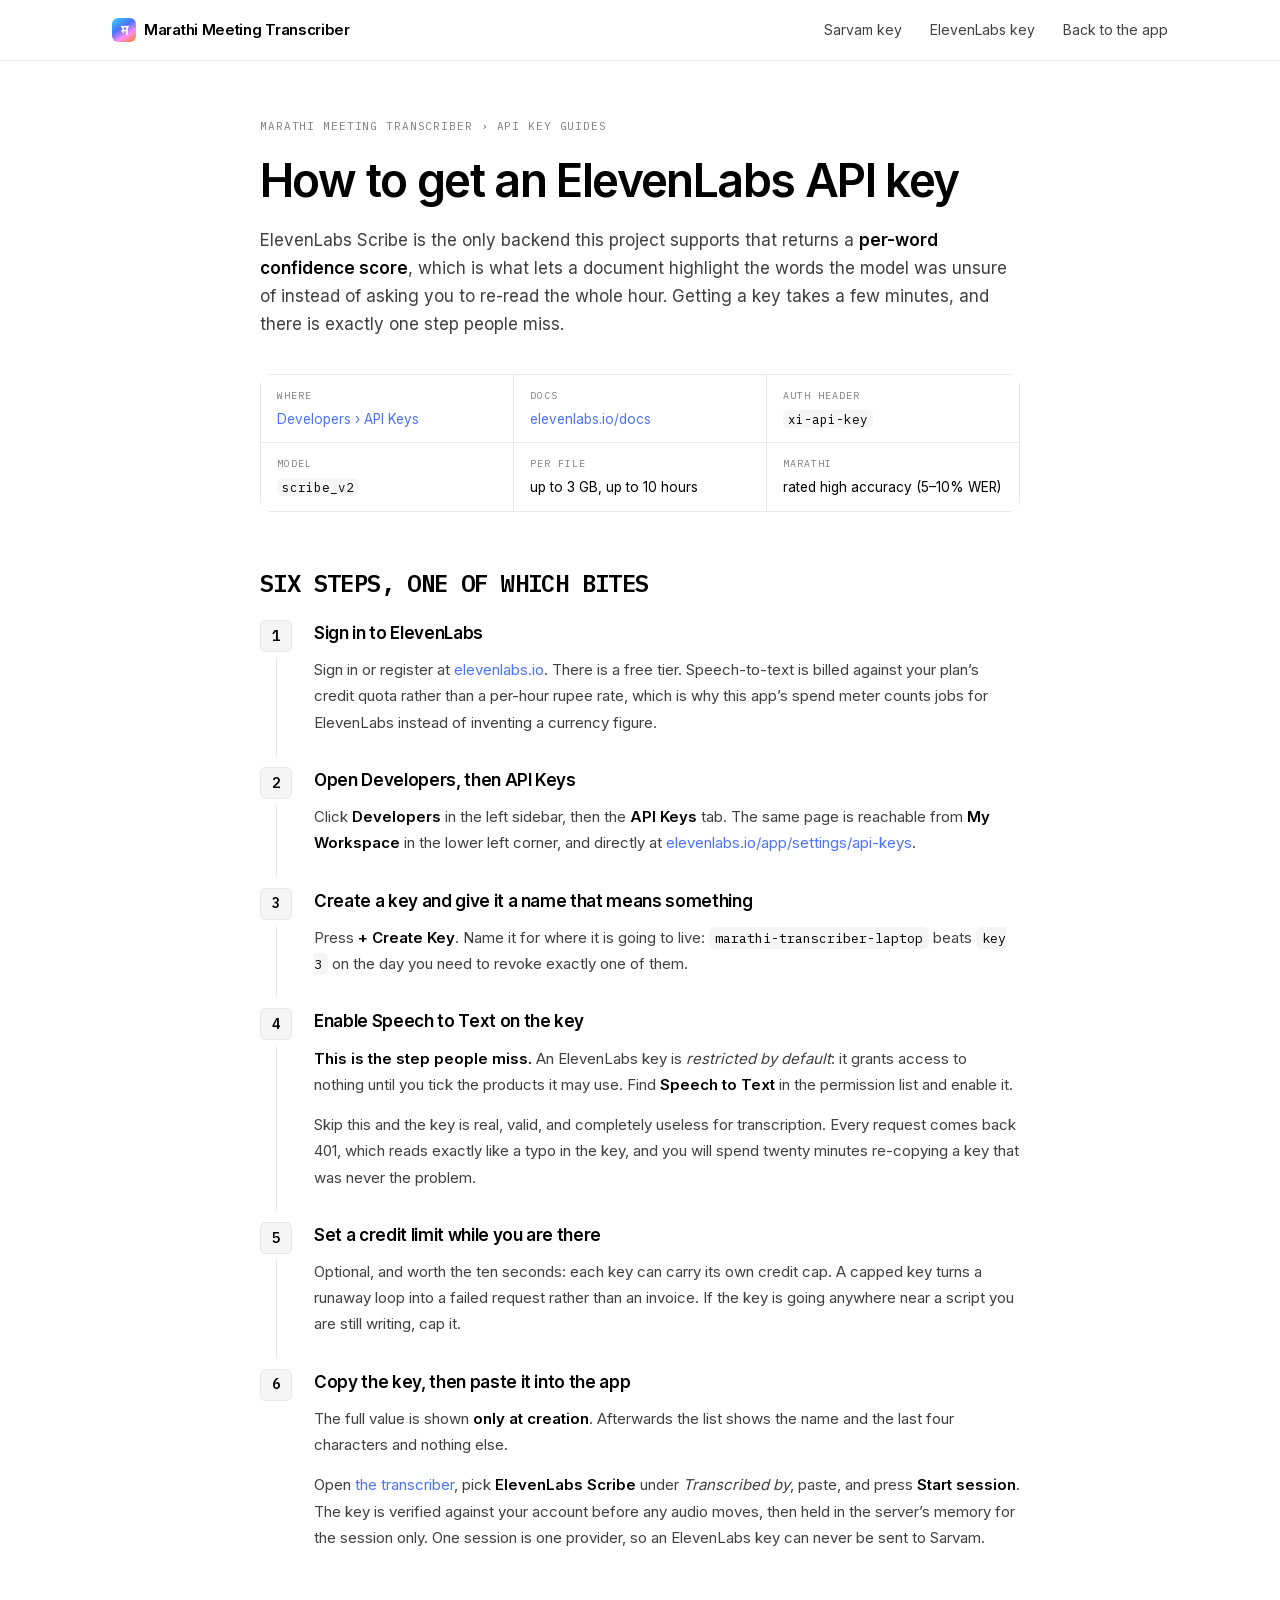
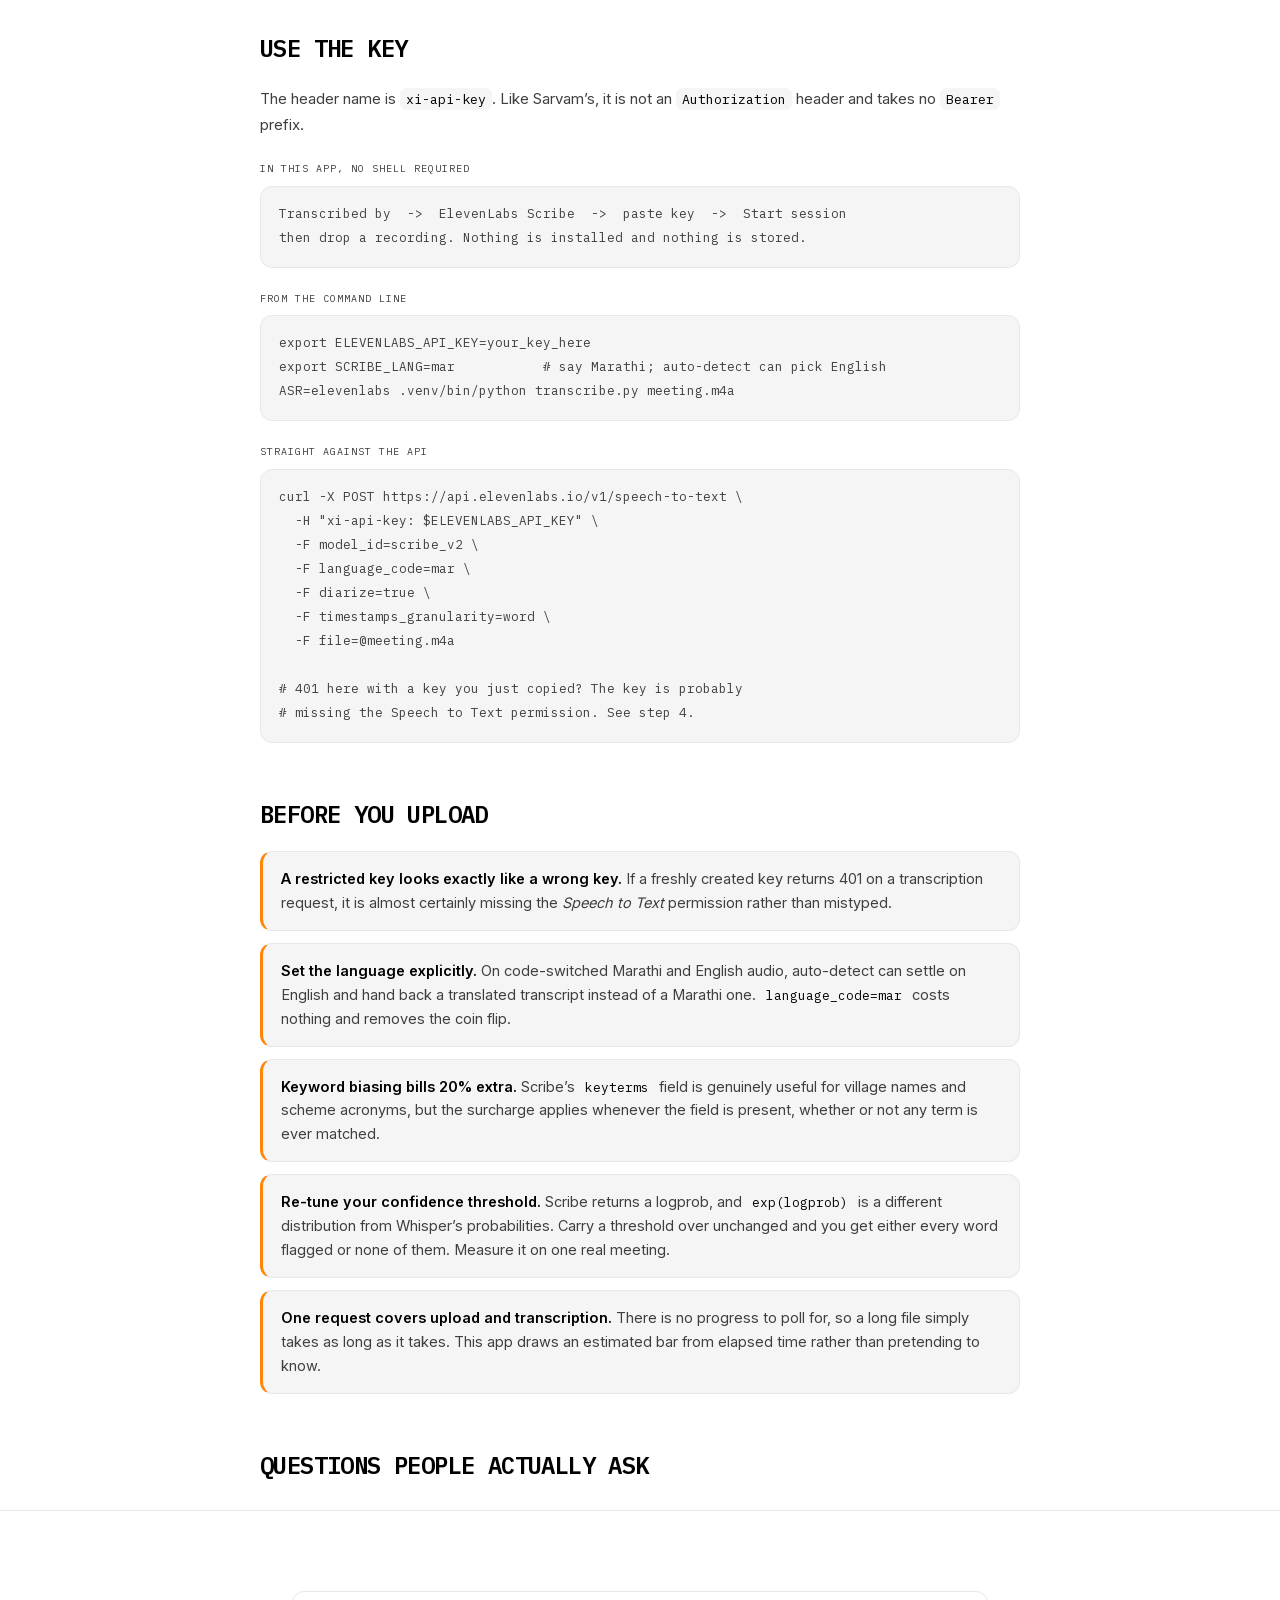
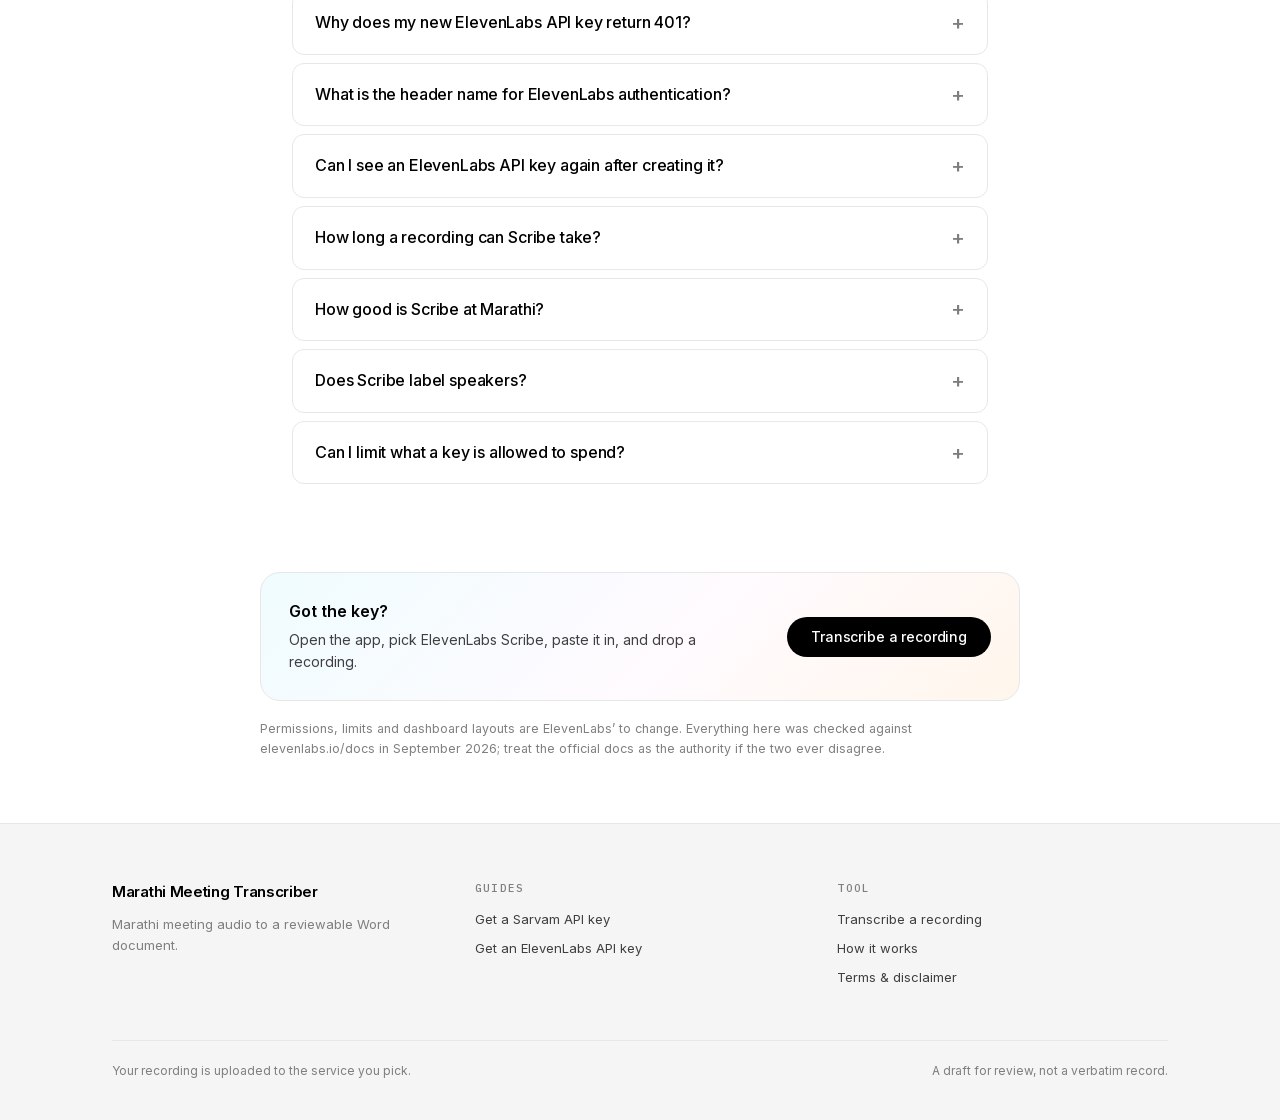
==== commit c1d0b7da: "Canonical links behind SITE_URL, and terms with the disclaimer Canonical, og:url, sitemap.xml and th" ====
--- a/static/help-elevenlabs-api-key.html
+++ b/static/help-elevenlabs-api-key.html
@@ -3,6 +3,7 @@
 <head>
   <meta charset="utf-8" />
   <meta name="viewport" content="width=device-width, initial-scale=1" />
+  <!--canonical-->
   <title>How to get an ElevenLabs API key for Scribe speech-to-text (2026 guide)</title>
   <meta name="description" content="Create an ElevenLabs API key, enable the Speech to Text permission it needs, and use it to transcribe Marathi with Scribe v2. Steps, the restricted-key trap, and per-word confidence." />
   <meta name="robots" content="index,follow" />
@@ -55,7 +56,7 @@
       </li>
       <li class="gstep">
         <h3>Create a key and give it a name that means something</h3>
-        <p>Press <strong>+ Create Key</strong>. Name it for where it is going to live , <code>marathi-transcriber-laptop</code> beats <code>key 3</code> on the day you need to revoke exactly one of them.</p>
+        <p>Press <strong>+ Create Key</strong>. Name it for where it is going to live: <code>marathi-transcriber-laptop</code> beats <code>key 3</code> on the day you need to revoke exactly one of them.</p>
       </li>
       <li class="gstep">
         <h3>Enable Speech to Text on the key</h3>
@@ -165,7 +166,7 @@
         <span class="label">Tool</span>
         <a href="/">Transcribe a recording</a>
         <a href="/#how">How it works</a>
-        <a href="/#faq">FAQ</a>
+        <a href="/terms">Terms &amp; disclaimer</a>
       </div>
     </div>
     <div class="foot-base">
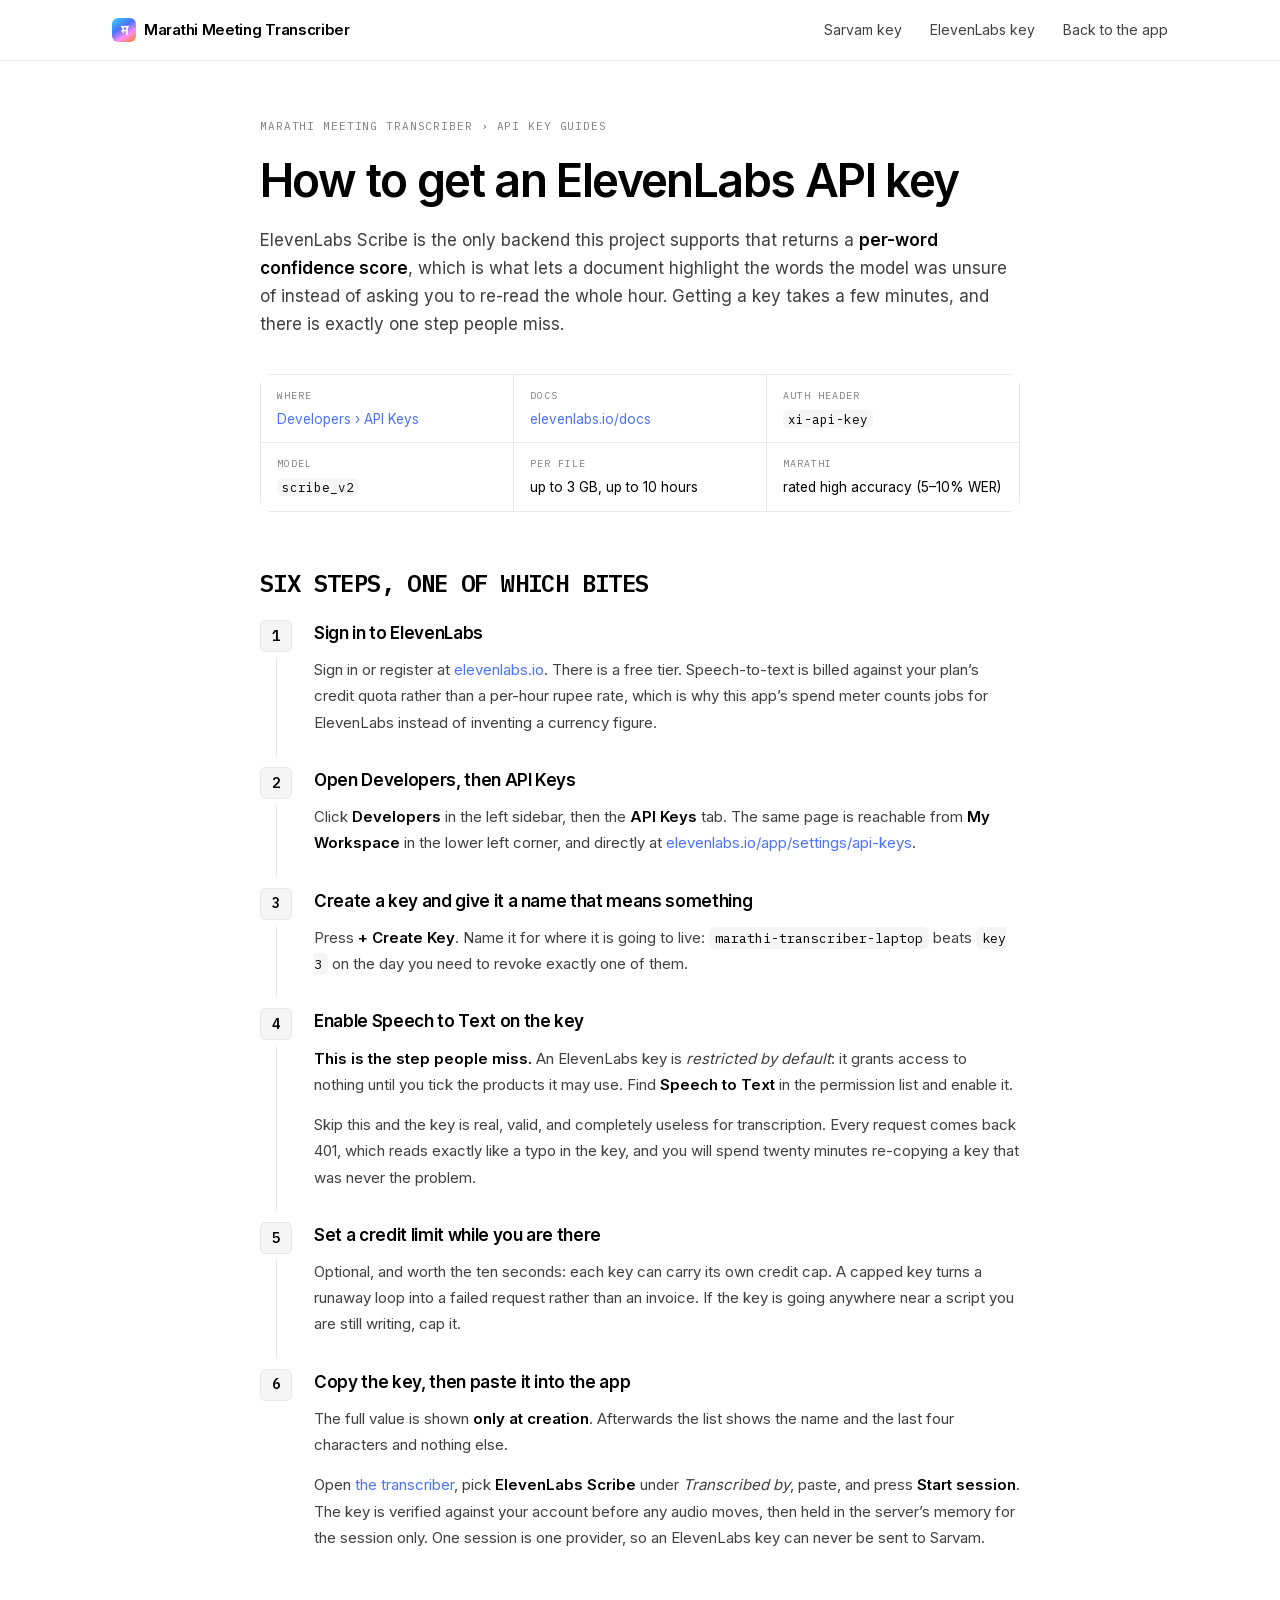
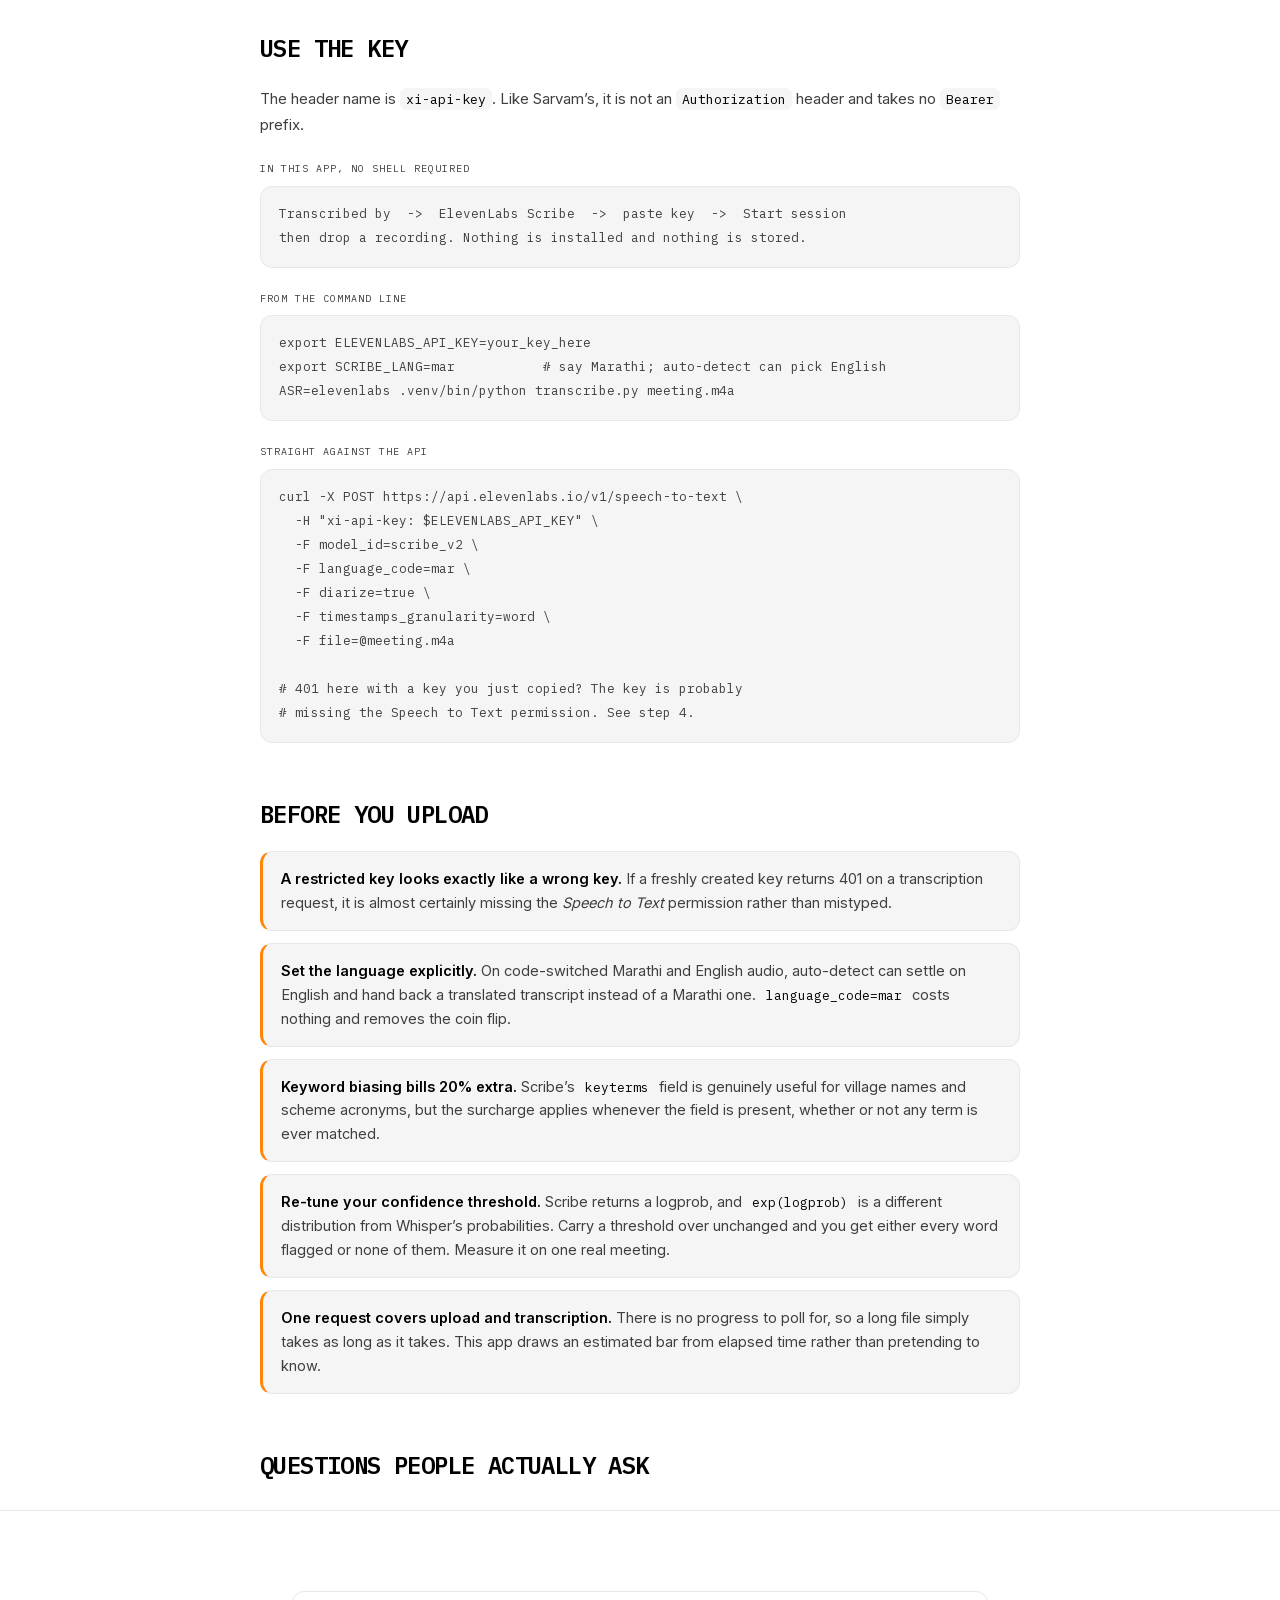
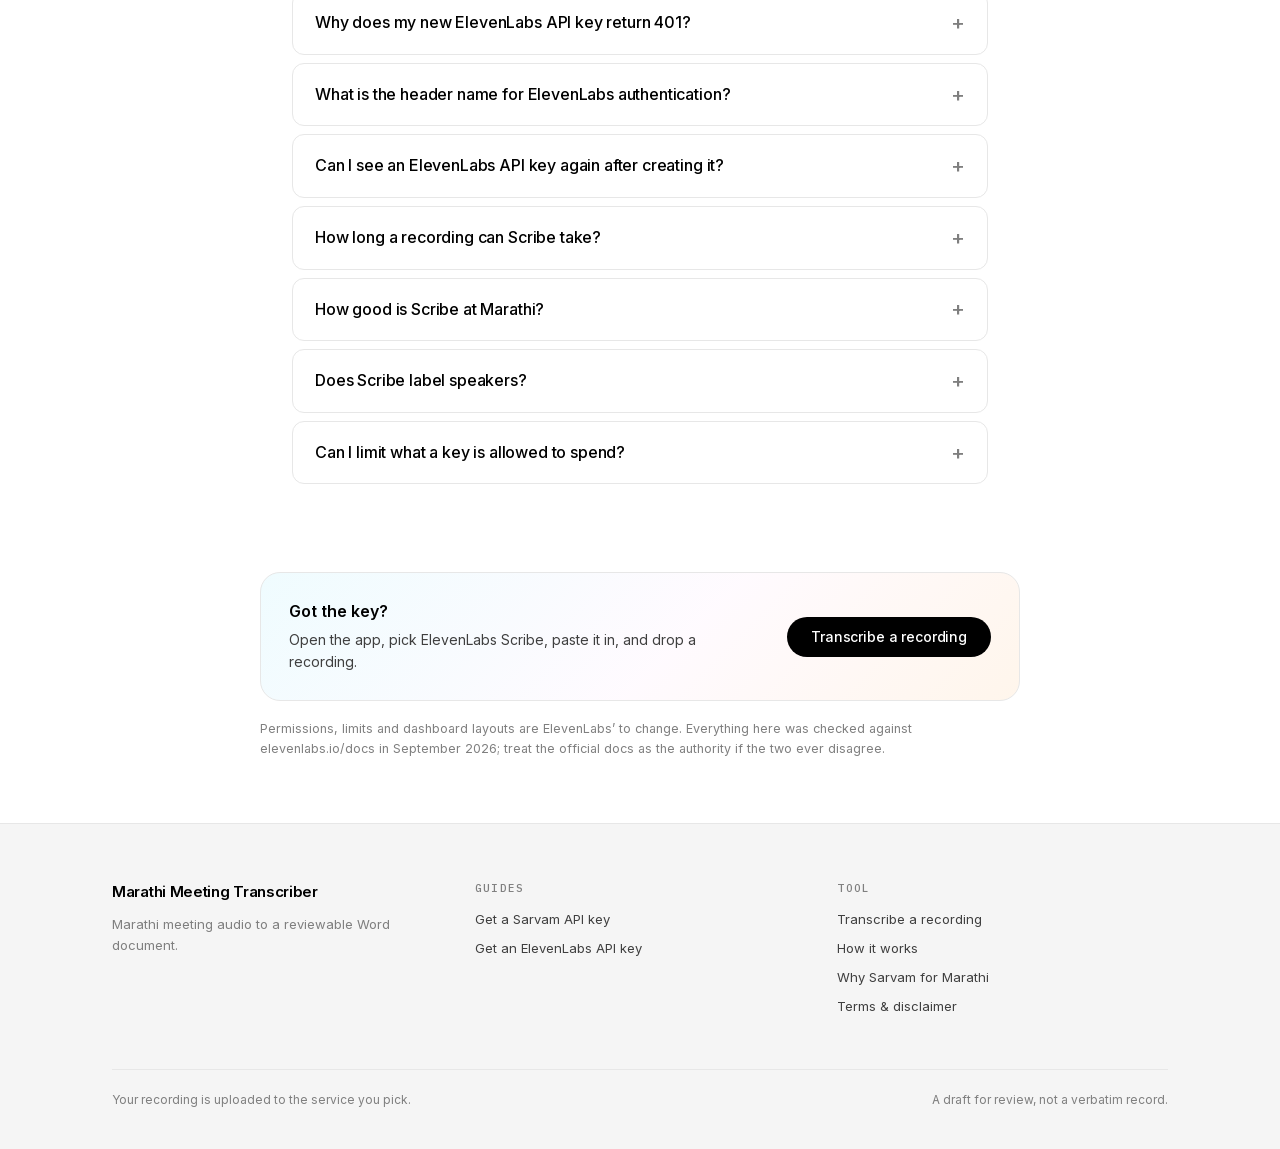
==== commit c4ea2051: "Split the panel, drop the key with the tab, and write down why Sarvam The hero is two rows now: the " ====
--- a/static/help-elevenlabs-api-key.html
+++ b/static/help-elevenlabs-api-key.html
@@ -166,6 +166,7 @@
         <span class="label">Tool</span>
         <a href="/">Transcribe a recording</a>
         <a href="/#how">How it works</a>
+        <a href="/blog/why-sarvam-marathi">Why Sarvam for Marathi</a>
         <a href="/terms">Terms &amp; disclaimer</a>
       </div>
     </div>
--- a/static/style.css
+++ b/static/style.css
@@ -62,26 +62,41 @@
 .nav nav a:hover { color:var(--ink); }
 
 /* Hero - the spectrum appears twice on the page: here and on the code. */
+.hero { display:grid; gap:44px; padding:70px 0 80px; }
 .hero-grid { position:relative; display:grid; grid-template-columns:1fr 1fr; gap:72px;
-  align-items:start; padding:88px 0 96px; }
-.hero-grid::before { content:""; position:absolute; inset:-40px -40px auto; height:420px; z-index:-1;
+  align-items:end; }
+/* Deliberately a fixed height, not the row's: the band's bottom edge cuts across the
+   last line of the copy instead of boxing it in. */
+.hero-grid::before { content:""; position:absolute; inset:-40px -40px auto; height:220px; z-index:-1;
   background:var(--wash); border-radius:var(--r-lg); }
 .hero h1 { font-size:clamp(40px, 5vw, 64px); font-weight:600; letter-spacing:-.04em;
-  line-height:1.04; color:var(--ink); margin:0 0 22px; }
+  line-height:1.04; color:var(--ink); margin:0; }
 .hero h1 span { background:var(--spectrum); -webkit-background-clip:text; background-clip:text;
   color:transparent; }
-/* Scoped to the headline column: as `.hero p` this also matched the suggestion panel's header,
+/* .deva carries the Devanagari fallback stack; undo the gradient clip above. */
+.hero h1 .deva { background:none; color:var(--ink); }
+/* Scoped to the copy column: as `.hero p` this also matched the suggestion panel's header,
    which sits inside the hero, and beat `.suggest-head` on specificity - squashing it to 420px. */
-.hero > div > p { font-size:17px; line-height:1.6; color:var(--ink-2); max-width:420px; margin:0 0 32px; }
+.hero-copy p { font-size:17px; line-height:1.6; color:var(--ink-2); max-width:480px; margin:0 0 25px; }
 .stats { display:flex; gap:32px; flex-wrap:wrap; }
 .stats .n { display:block; font-family:var(--font-mono); font-size:22px; font-weight:600;
   color:var(--ink); letter-spacing:-.03em; }
-.stats .l { font-size:12px; color:var(--ink-3); margin-top:4px; display:block; }
+.stats .l { font-size:12px; color:var(--ink-3); margin-top:0; display:block; }
+/* The claim people actually want checked before they paste a key, so it gets the
+   spectrum and the room for a sentence instead of a three-word label. The rule is
+   under the words, not in them: the cyan end of the spectrum is around 1.8:1 on
+   white, which is not a contrast to set a headline in. */
+.stat-private { max-width:24ch; }
+.stat-private .n { display:inline-block; position:relative; padding-bottom:0; }
+.stat-private .n::after { content:""; position:absolute; left:0; right:0; bottom:0;
+  height:0;}
 
 /* Lookup */
-.lookup { position:relative; max-width:680px; background:var(--bg); border:1px solid var(--line);
+.lookup { position:relative; background:var(--bg); border:1px solid var(--line);
   border-radius:var(--r-lg); padding:24px; box-shadow:0 1px 2px rgba(0,0,0,.03), 0 16px 40px -24px rgba(0,0,0,.16); }
 .lookup label { display:block; margin-bottom:10px; }
+.lookup-split { display:grid; grid-template-columns:1fr 1fr; gap:36px; padding:28px; }
+.lookup-col + .lookup-col { padding-left:36px; border-left:1px solid var(--line); }
 .lookup textarea { width:100%; min-height:132px; resize:vertical; font:15px/1.6 var(--font);
   color:var(--ink); background:var(--bg-alt); border:1px solid transparent;
   border-radius:var(--r-md); padding:14px 16px; caret-color:var(--accent);
@@ -265,9 +280,11 @@
 
 /* ── Mobile ── */
 @media (max-width:64rem) {
-  .hero-grid { grid-template-columns:1fr; gap:44px; padding:56px 0 72px; }
-  .hero-grid::before { height:300px; }
-  .lookup { max-width:none; }
+  .hero { gap:36px; padding:56px 0 72px; }
+  .hero-grid { grid-template-columns:1fr; gap:28px; align-items:start; }
+  .lookup-split { grid-template-columns:1fr; gap:28px; }
+  .lookup-col + .lookup-col { padding-left:0; border-left:0;
+    padding-top:28px; border-top:1px solid var(--line); }
   .split { grid-template-columns:1fr; gap:28px; }
   .steps { grid-template-columns:1fr; }
 }
@@ -276,7 +293,7 @@
   .nav nav { display:none; }            /* the same links are in the footer */
   .nav .wrap { gap:16px; }
   section.band { padding:56px 0; }
-  .lookup { padding:18px; border-radius:var(--r-md); }
+  .lookup, .lookup-split { padding:18px; border-radius:var(--r-md); }
   .cta { flex-direction:column; align-items:flex-start; }
   .meta a { margin-left:0; }
   .faq details p { padding-right:22px; }
--- a/static/portal.css
+++ b/static/portal.css
@@ -7,6 +7,9 @@
 :root {
   --font-deva:"Kohinoor Devanagari", "Noto Sans Devanagari", "Nirmala UI",
               "Devanagari Sangam MN", var(--font);
+  /* --spectrum mirrored: a sweep tiles this one with no seam at the loop point. */
+  --spectrum-loop:linear-gradient(90deg, #37d7fa, #4b72fe, #ff8df2, #ff8705,
+                                         #ff8df2, #4b72fe, #37d7fa);
 }
 .deva { font-family:var(--font-deva); }
 /* The nav mark is a Devanagari letter, and the mono face is a latin-only subset. */
@@ -130,7 +133,18 @@
   font-family:var(--font-mono); font-size:11px; letter-spacing:.08em;
   text-transform:uppercase; color:var(--ink-3); }
 .session-row .link:hover { color:var(--ink); text-decoration:underline; }
-.session-keys { margin-left:auto; font-size:12px; color:var(--ink-3); }
+/* The one link that unblocks a first visit: nobody transcribes anything without a
+   key, so it gets the spectrum under it, travelling, instead of the grey the rest
+   of this row uses. The text itself stays ink - gradient text at 12px reads as
+   washed out, and this is a link that has to be legible. */
+.session-keys { position:relative; margin-left:auto; font-size:12px; font-weight:500;
+  color:var(--ink); text-decoration:none; padding-bottom:3px; }
+.session-keys:hover { color:var(--ink); }
+.session-keys::after { content:""; position:absolute; left:0; right:0; bottom:0; height:2px;
+  border-radius:2px; background:var(--spectrum-loop); background-size:200% 100%;
+  animation:key-sweep 2.4s linear infinite; }
+.session-keys:hover::after { height:3px; animation-duration:1.1s; }
+@keyframes key-sweep { to { background-position:-200% 0; } }
 .session-note { margin:12px 0 0; font-size:11.5px; line-height:1.5; color:var(--ink-3); }
 .session-err { margin:10px 0 0; font-size:12px; color:var(--no-ink); }
 
@@ -160,6 +174,7 @@
 
 @media (prefers-reduced-motion:reduce) {
   .job .bar i, .job .bar i.creep { transition:none; }
+  .session-keys::after { animation:none; }
 }
 
 /* API key guides. Long-form pages that exist to be read and to be found, so the
@@ -211,6 +226,10 @@
 pre.snippet code { font-family:var(--font-mono); font-size:12.5px; line-height:1.7;
   padding:0; background:none; color:var(--ink-2); white-space:pre; }
 
+/* Prose lists. The guides only ever needed .watch; the notes read as an argument
+   and an argument needs ordinary bullets. */
+.guide ul.plain { margin:0 0 14px; padding-left:20px; }
+.guide ul.plain li { font-size:15px; line-height:1.75; color:var(--ink-2); margin-bottom:10px; }
 .watch { list-style:none; margin:0; padding:0; display:grid; gap:12px; }
 .watch li { padding:15px 18px; font-size:14.5px; line-height:1.65; color:var(--ink-2);
   border:1px solid var(--line); border-left:3px solid var(--orange);
@@ -234,3 +253,11 @@
 /* The FAQ band runs full width like the rest of the site, but its questions belong
    to the article above it, so they keep the article's measure. */
 .guide-faq details { max-width:760px; margin-left:auto; margin-right:auto; }
+
+/* The download window. Sits with the flag chips, counts down, and turns into a
+   plain statement of fact when it runs out. */
+.job .expiry { font-family:var(--font-mono); font-size:11px; letter-spacing:.04em;
+  padding:5px 11px; border-radius:var(--r-pill); background:var(--no-bg);
+  color:var(--no-ink); }
+.job .expiry.gone { background:none; padding-left:0; color:var(--ink-3);
+  letter-spacing:0; font-family:var(--font); font-size:12.5px; }
